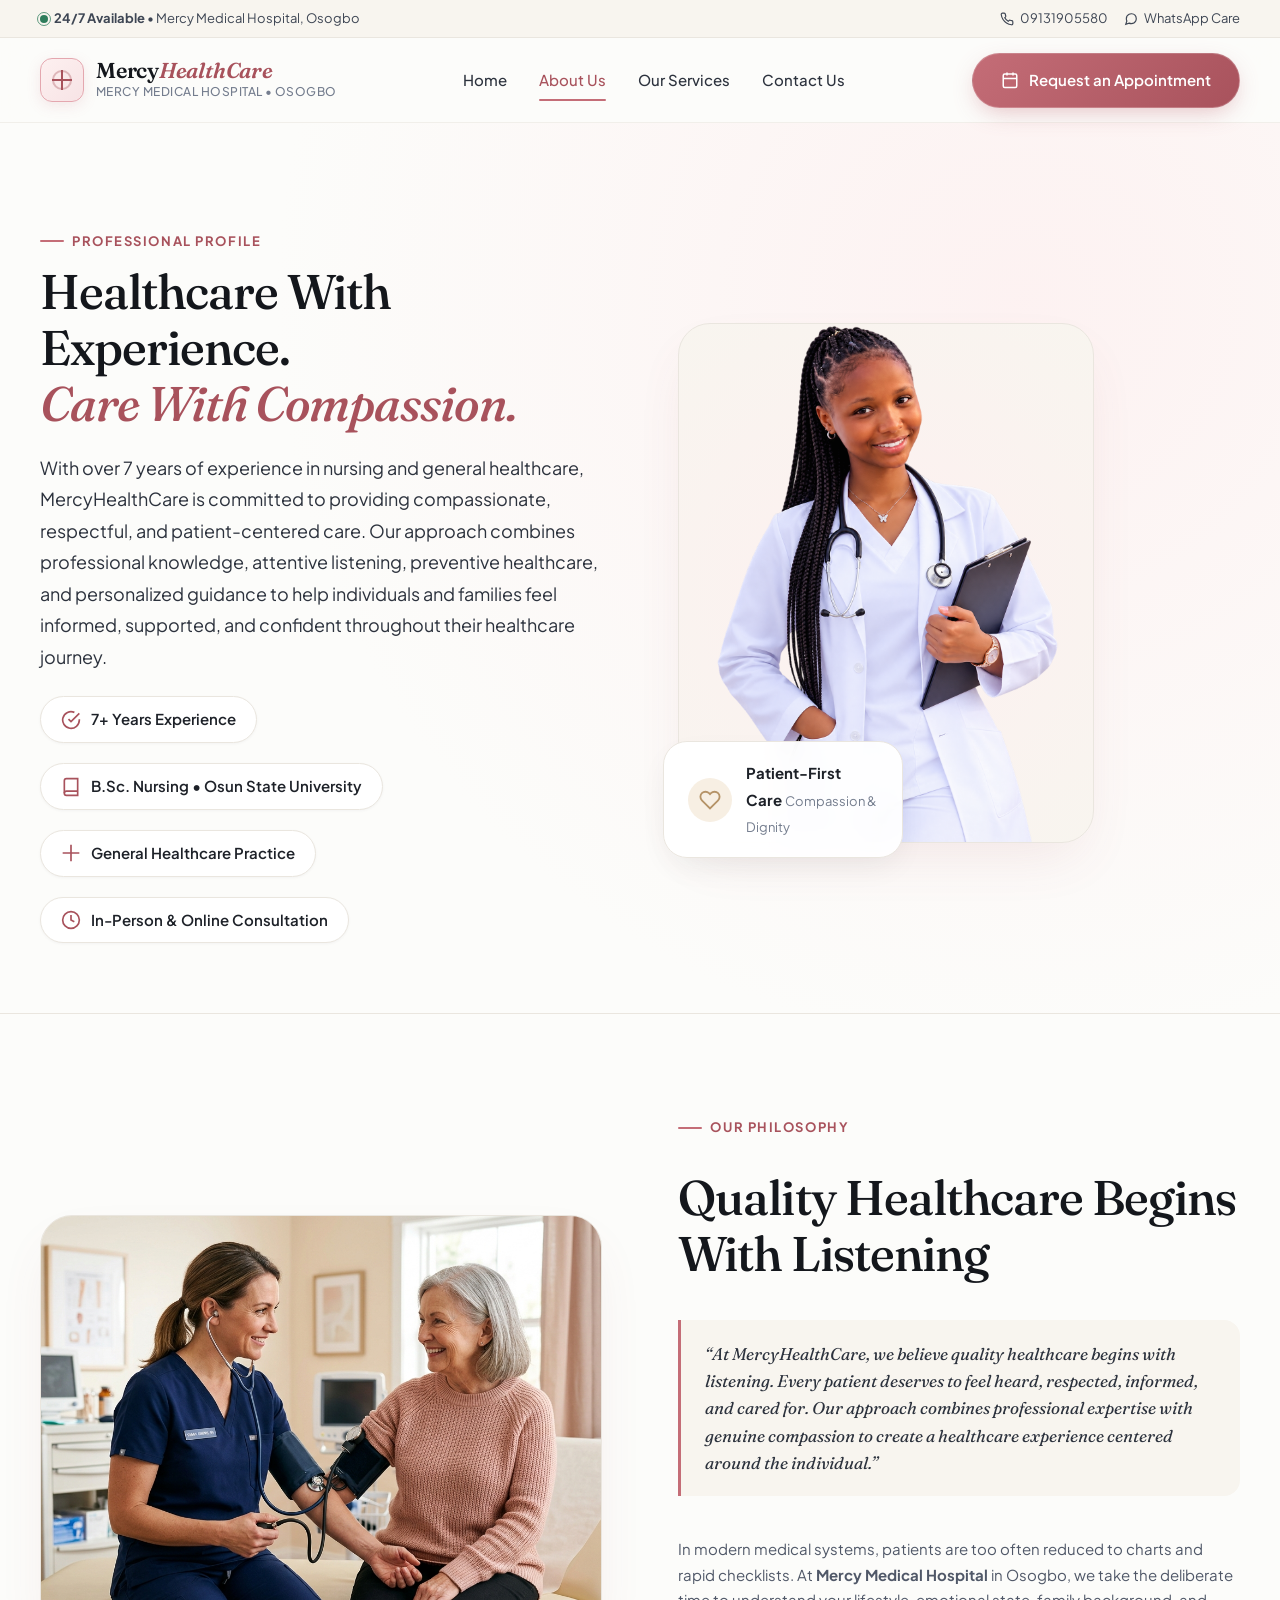
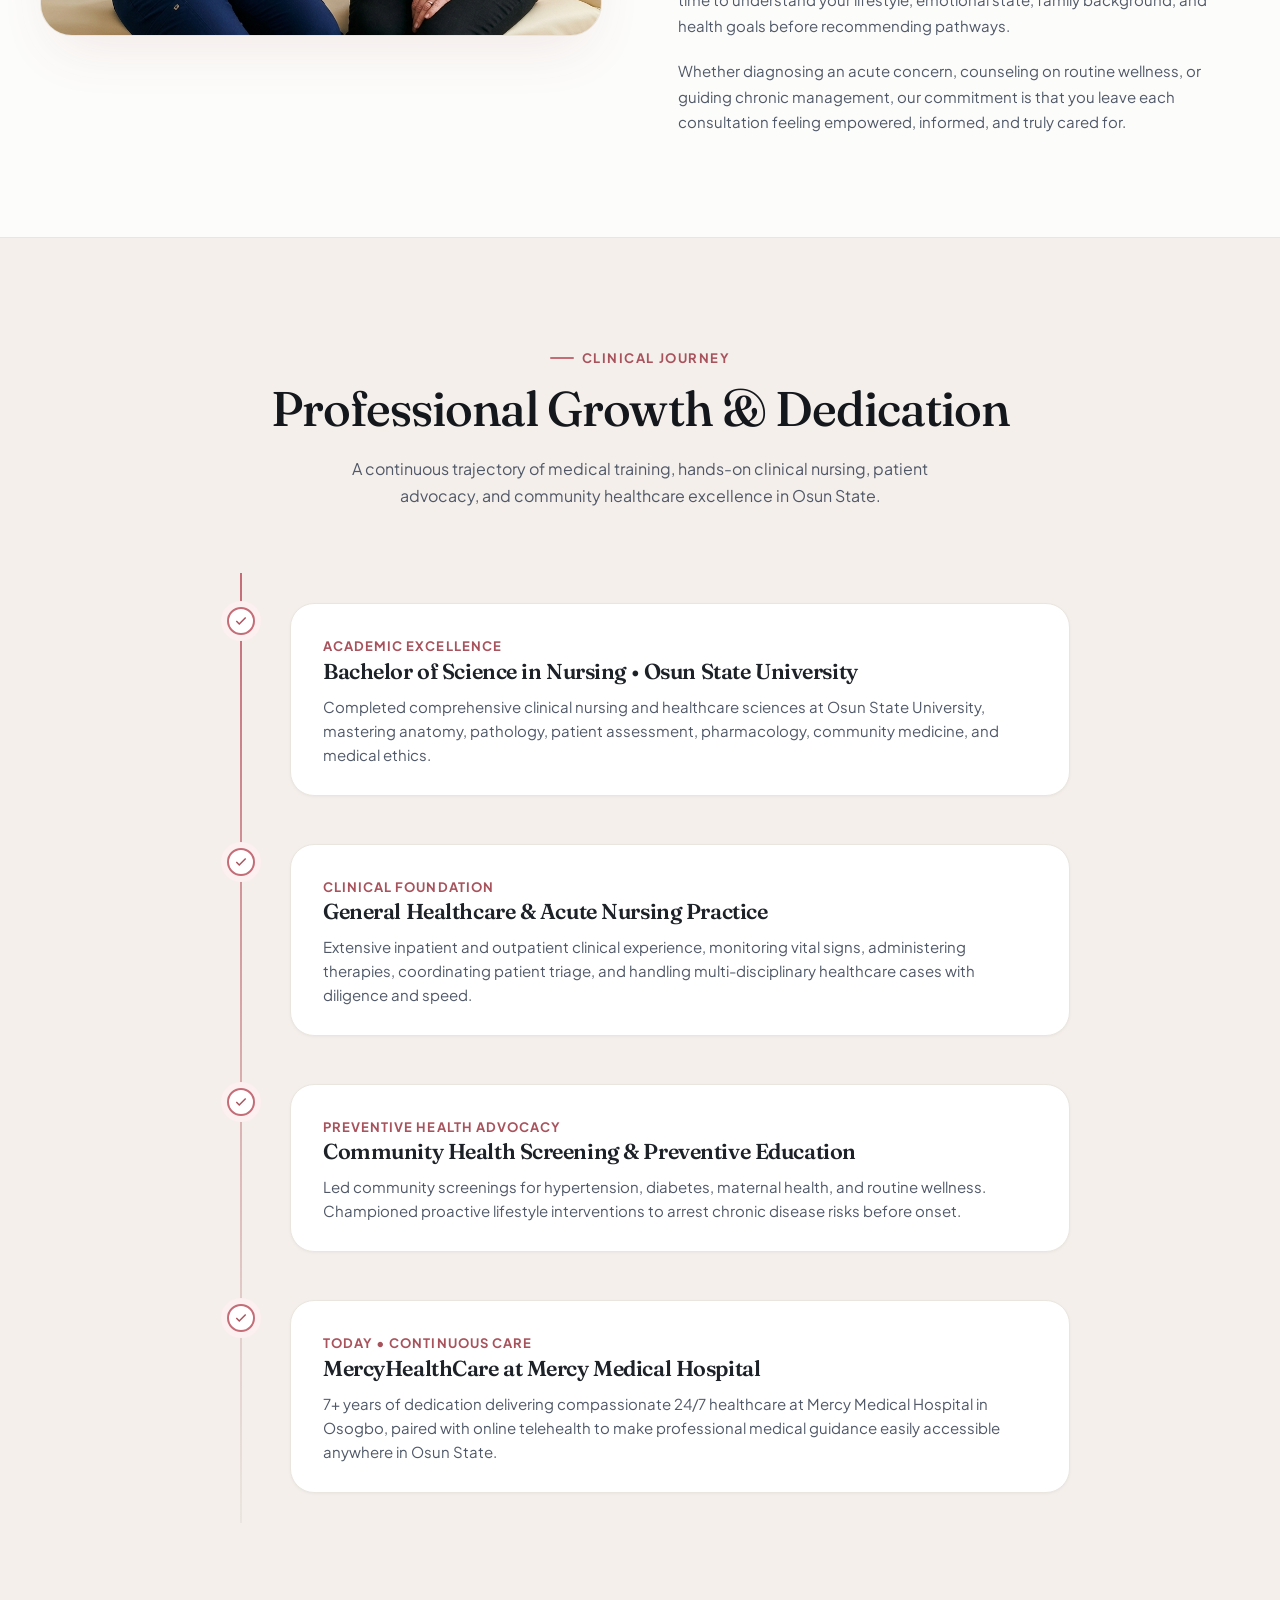
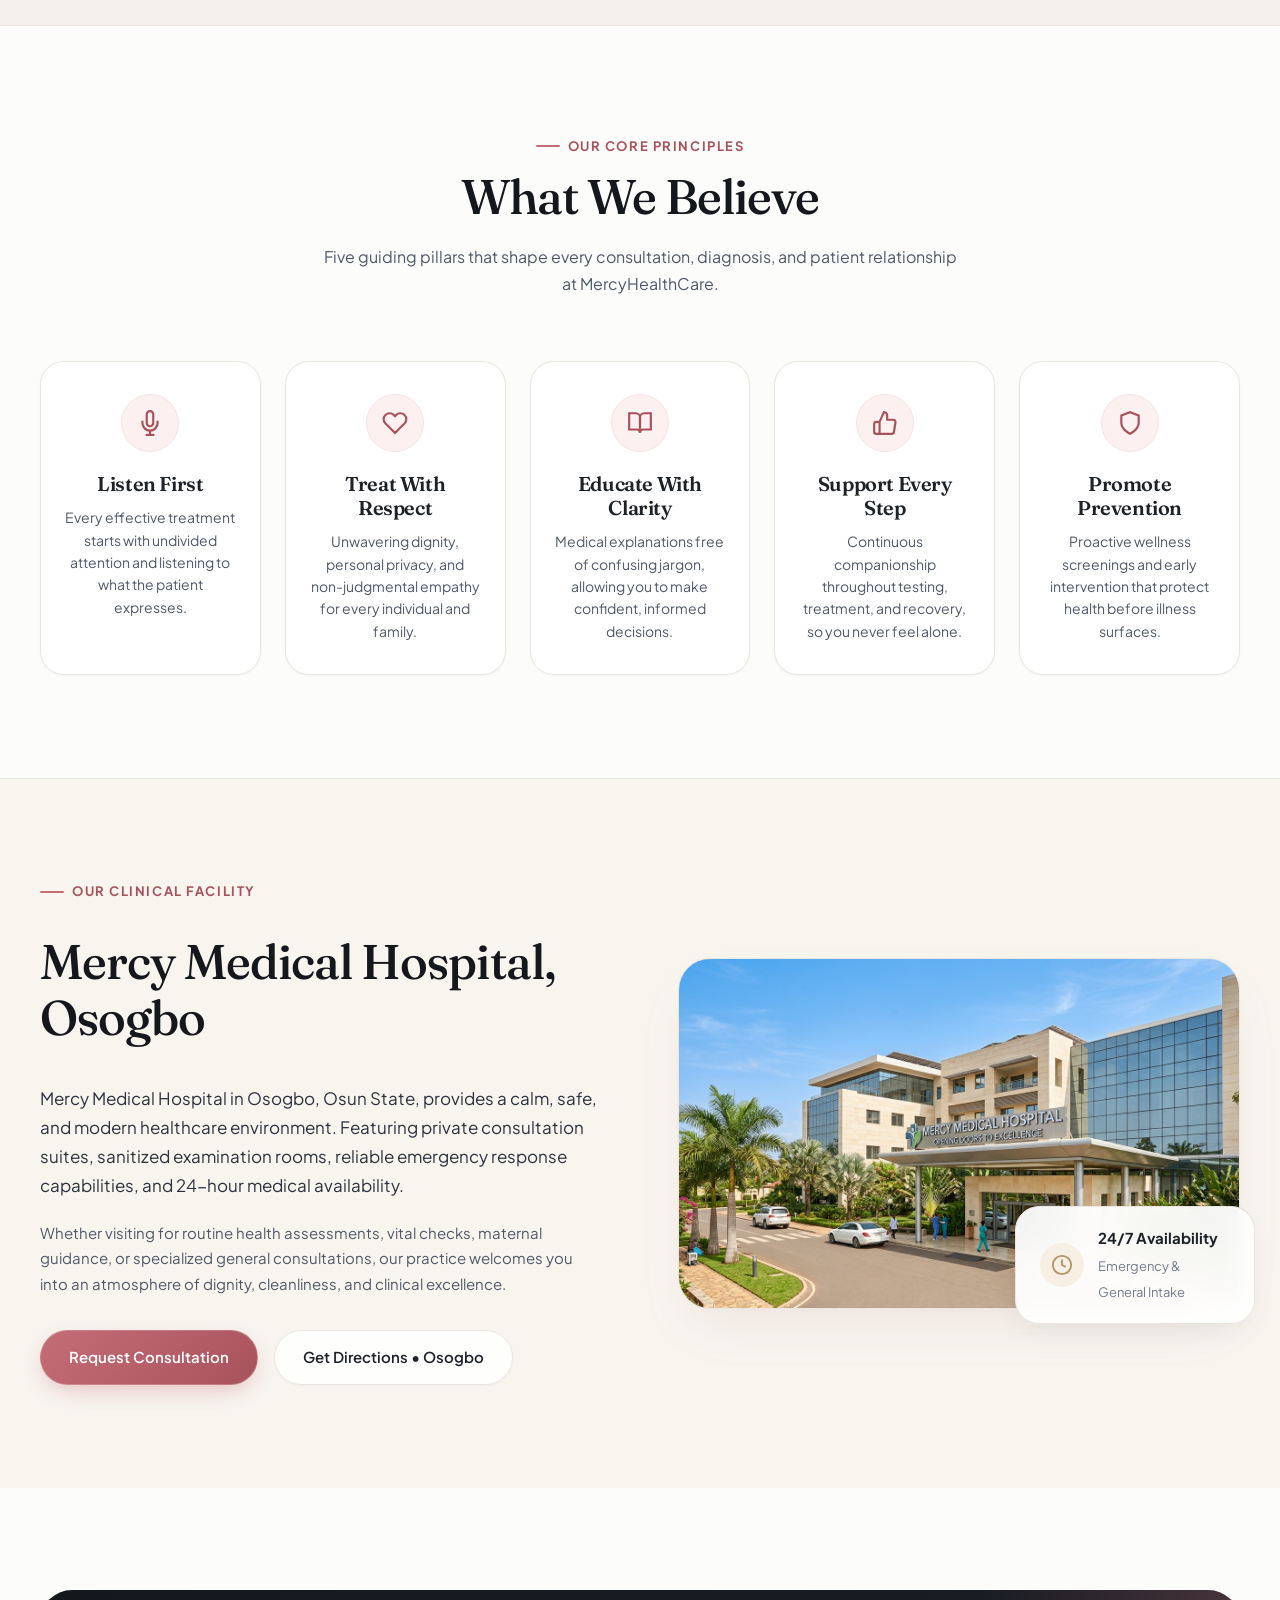
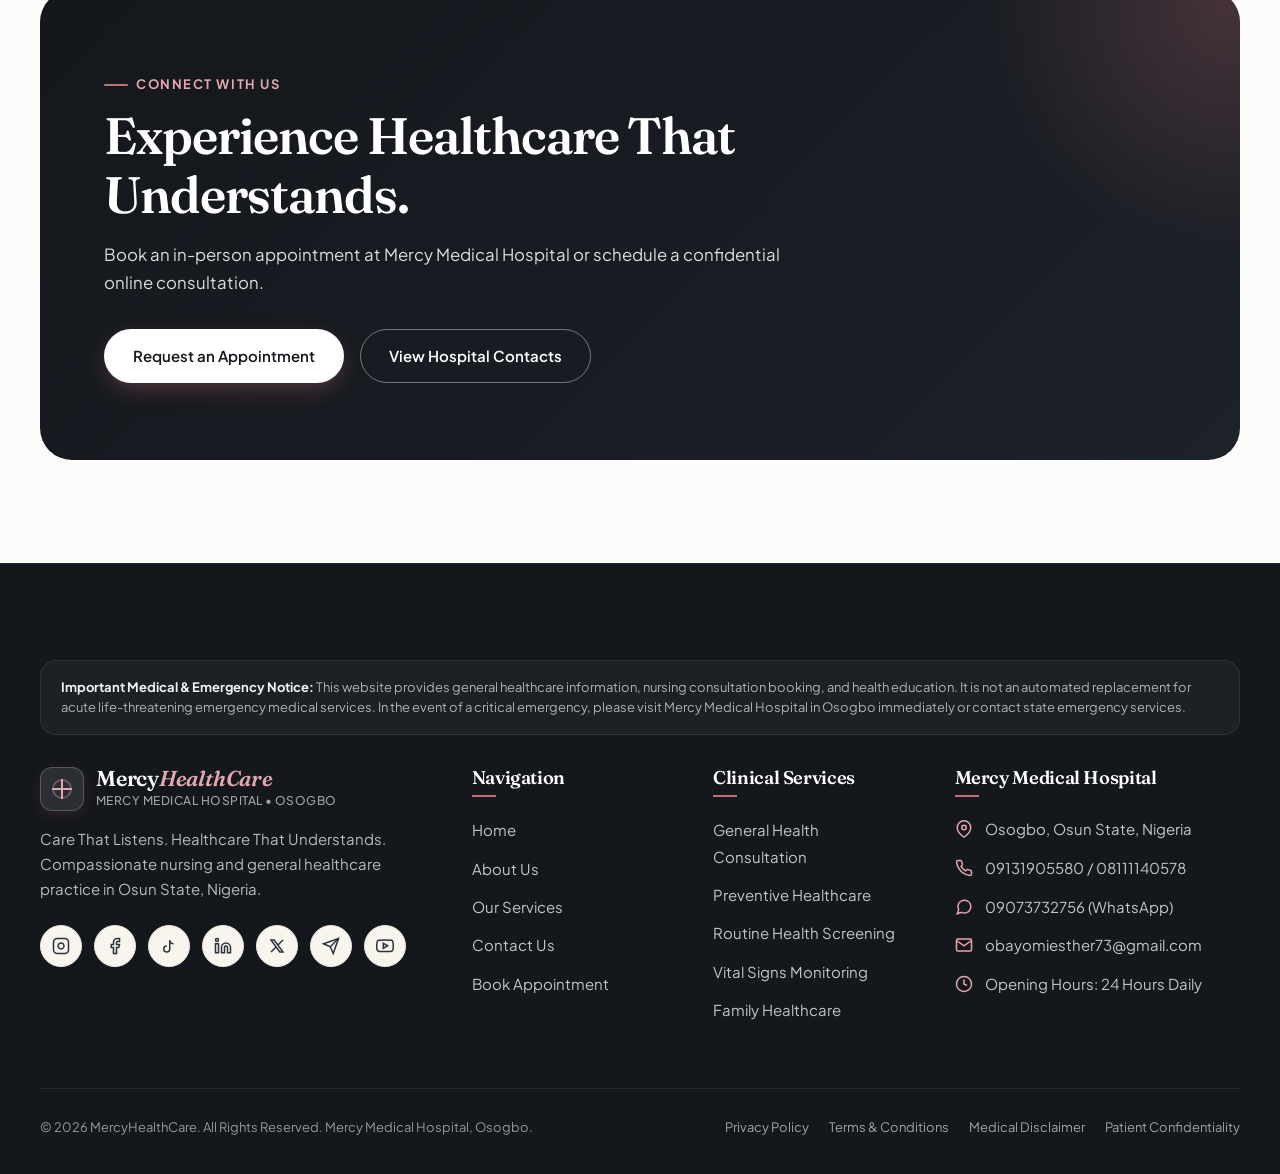
==== about.html @ 569e0919 "Initial commit: MercyHealthCare premium 4-page website for Mercy Medical Hospital" ====
<!DOCTYPE html>
<html lang="en">
<head>
  <meta charset="UTF-8">
  <meta name="viewport" content="width=device-width, initial-scale=1.0">
  <title>About Us | MercyHealthCare &bull; Mercy Medical Hospital, Osogbo</title>
  <meta name="description" content="Learn about MercyHealthCare, led by a dedicated professional nurse with 7+ years experience and B.Sc. in Nursing from Osun State University, providing compassionate general healthcare at Mercy Medical Hospital in Osogbo.">
  <meta name="keywords" content="About MercyHealthCare, Nurse Osun State University, Mercy Medical Hospital Osogbo, Nursing Practice Nigeria, Patient Centered Care">

  <!-- Stylesheets -->
  <link rel="stylesheet" href="assets/css/main.css">
  <style>
    /* Specific styles for About Us editorial layouts */
    .page-hero-banner {
      background: radial-gradient(circle at 80% 20%, rgba(253, 240, 240, 0.85) 0%, rgba(252, 252, 250, 0.95) 60%, var(--color-canvas) 100%);
      padding: clamp(60px, 8vw, 100px) 0 clamp(40px, 6vw, 70px);
      border-bottom: 1px solid var(--color-border);
      position: relative;
      overflow: hidden;
    }

    .credential-strip {
      display: flex;
      gap: 20px;
      flex-wrap: wrap;
      margin-top: 24px;
    }

    .credential-pill {
      display: inline-flex;
      align-items: center;
      gap: 10px;
      padding: 10px 20px;
      background: var(--color-surface);
      border: 1px solid var(--color-border);
      border-radius: var(--radius-full);
      box-shadow: var(--shadow-xs);
      font-size: 0.9375rem;
      font-weight: 600;
      color: var(--color-charcoal-900);
    }

    .credential-pill svg {
      color: var(--color-rose-600);
    }

    /* Professional Timeline */
    .exp-timeline {
      position: relative;
      padding: 30px 0;
      max-width: 860px;
      margin: 0 auto;
    }

    .exp-timeline::before {
      content: '';
      position: absolute;
      top: 0;
      bottom: 0;
      left: 30px;
      width: 2px;
      background: linear-gradient(180deg, var(--color-rose-500) 0%, var(--color-border) 100%);
    }

    .timeline-node {
      position: relative;
      padding-left: 80px;
      margin-bottom: 48px;
    }

    .timeline-node:last-child {
      margin-bottom: 0;
    }

    .timeline-marker {
      position: absolute;
      left: 17px;
      top: 4px;
      width: 28px;
      height: 28px;
      border-radius: 50%;
      background: var(--color-surface);
      border: 2px solid var(--color-rose-500);
      box-shadow: 0 0 0 6px var(--color-blush-100);
      display: flex;
      align-items: center;
      justify-content: center;
      color: var(--color-rose-600);
    }

    .timeline-card {
      background: var(--color-surface);
      border: 1px solid var(--color-border);
      border-radius: var(--radius-lg);
      padding: 28px 32px;
      box-shadow: var(--shadow-xs);
      transition: all var(--transition-smooth);
    }

    .timeline-card:hover {
      transform: translateX(6px);
      border-color: var(--color-rose-300);
      box-shadow: var(--shadow-md);
    }

    .timeline-period {
      font-size: 0.8125rem;
      font-weight: 700;
      letter-spacing: 0.08em;
      text-transform: uppercase;
      color: var(--color-rose-600);
      margin-bottom: 6px;
    }

    .timeline-card h3 {
      font-family: var(--font-serif);
      font-size: 1.35rem;
      margin-bottom: 10px;
      color: var(--color-charcoal-900);
    }

    /* What We Believe Grid */
    .beliefs-grid {
      display: grid;
      grid-template-columns: repeat(auto-fit, minmax(220px, 1fr));
      gap: 24px;
    }

    .belief-card {
      background: var(--color-surface);
      border: 1px solid var(--color-border);
      border-radius: var(--radius-lg);
      padding: 32px 24px;
      text-align: center;
      box-shadow: var(--shadow-xs);
      transition: all var(--transition-smooth);
      position: relative;
    }

    .belief-card:hover {
      transform: translateY(-5px);
      box-shadow: var(--shadow-md);
      border-color: var(--color-champagne);
    }

    .belief-icon-box {
      width: 58px;
      height: 58px;
      border-radius: 50%;
      background: var(--color-blush-100);
      border: 1px solid var(--color-blush-200);
      color: var(--color-rose-600);
      display: flex;
      align-items: center;
      justify-content: center;
      margin: 0 auto 20px;
      transition: all var(--transition-fast);
    }

    .belief-card:hover .belief-icon-box {
      background: var(--color-rose-500);
      color: #FFFFFF;
      transform: scale(1.08);
    }

    .belief-title {
      font-family: var(--font-serif);
      font-size: 1.25rem;
      color: var(--color-charcoal-900);
      margin-bottom: 10px;
    }

    .belief-desc {
      font-size: 0.875rem;
      color: var(--color-text-body);
      line-height: 1.6;
    }

    @media (max-width: 640px) {
      .exp-timeline::before {
        left: 15px;
      }
      .timeline-node {
        padding-left: 50px;
      }
      .timeline-marker {
        left: 2px;
      }
      .timeline-card {
        padding: 20px;
      }
    }
  </style>
</head>
<body>

  <!-- Top Announcement Bar -->
  <div class="top-bar">
    <div class="container top-bar-inner">
      <div class="top-bar-left">
        <div class="top-bar-item">
          <span class="status-dot-active"></span>
          <span><strong>24/7 Available</strong> &bull; Mercy Medical Hospital, Osogbo</span>
        </div>
      </div>
      <div class="top-bar-right">
        <a href="tel:09131905580" class="top-bar-item">
          <svg width="14" height="14" viewBox="0 0 24 24" fill="none" stroke="currentColor" stroke-width="2"><path d="M22 16.92v3a2 2 0 0 1-2.18 2 19.79 19.79 0 0 1-8.63-3.07 19.5 19.5 0 0 1-6-6 19.79 19.79 0 0 1-3.07-8.67A2 2 0 0 1 4.11 2h3a2 2 0 0 1 2 1.72 12.84 12.84 0 0 0 .7 2.81 2 2 0 0 1-.45 2.11L8.09 9.91a16 16 0 0 0 6 6l1.27-1.27a2 2 0 0 1 2.11-.45 12.84 12.84 0 0 0 2.81.7A2 2 0 0 1 22 16.92z"/></svg>
          <span>09131905580</span>
        </a>
        <a href="https://wa.me/2349073732756" target="_blank" rel="noopener" class="top-bar-item">
          <svg width="14" height="14" viewBox="0 0 24 24" fill="none" stroke="currentColor" stroke-width="2"><path d="M21 11.5a8.38 8.38 0 0 1-.9 3.8 8.5 8.5 0 0 1-7.6 4.7 8.38 8.38 0 0 1-3.8-.9L3 21l1.9-5.7a8.38 8.38 0 0 1-.9-3.8 8.5 8.5 0 0 1 4.7-7.6 8.38 8.38 0 0 1 3.8-.9h.5a8.48 8.48 0 0 1 8 8v.5z"/></svg>
          <span>WhatsApp Care</span>
        </a>
      </div>
    </div>
  </div>

  <!-- Sticky Modern Navigation Bar -->
  <header class="site-header">
    <div class="nav-container">
      <a href="index.html" class="brand-logo" aria-label="MercyHealthCare Home">
        <div class="brand-emblem">
          <svg viewBox="0 0 24 24" fill="none" stroke="currentColor" stroke-width="2">
            <path d="M12 2v20M2 12h20"/>
            <circle cx="12" cy="12" r="9" stroke-opacity="0.35"/>
          </svg>
        </div>
        <div class="brand-text">
          <span class="brand-name">Mercy<span>HealthCare</span></span>
          <span class="brand-subtitle">Mercy Medical Hospital &bull; Osogbo</span>
        </div>
      </a>

      <nav class="nav-links" aria-label="Primary Navigation">
        <a href="index.html" class="nav-link">Home</a>
        <a href="about.html" class="nav-link active">About Us</a>
        <a href="services.html" class="nav-link">Our Services</a>
        <a href="contact.html" class="nav-link">Contact Us</a>
      </nav>

      <div class="nav-cta">
        <button type="button" class="btn btn-primary open-appointment-modal">
          <svg width="18" height="18" viewBox="0 0 24 24" fill="none" stroke="currentColor" stroke-width="2"><rect x="3" y="4" width="18" height="18" rx="2" ry="2"/><line x1="16" y1="2" x2="16" y2="6"/><line x1="8" y1="2" x2="8" y2="6"/><line x1="3" y1="10" x2="21" y2="10"/></svg>
          <span>Request an Appointment</span>
        </button>
        <button class="mobile-nav-toggle" id="mobileNavToggle" aria-label="Toggle navigation menu">
          <span></span>
          <span></span>
          <span></span>
        </button>
      </div>
    </div>
  </header>

  <!-- Mobile Drawer -->
  <div class="mobile-drawer" id="mobileDrawer">
    <div class="mobile-drawer-content">
      <div class="mobile-drawer-links">
        <div style="margin-bottom: 24px;">
          <span class="text-eyebrow">MercyHealthCare</span>
          <p style="font-size: 0.875rem; color: var(--color-text-muted);">Mercy Medical Hospital, Osogbo, Osun State</p>
        </div>
        <a href="index.html" class="mobile-drawer-link">Home</a>
        <a href="about.html" class="mobile-drawer-link active">About Us</a>
        <a href="services.html" class="mobile-drawer-link">Our Services</a>
        <a href="contact.html" class="mobile-drawer-link">Contact Us</a>
      </div>
      <div class="mobile-drawer-footer">
        <button type="button" class="btn btn-primary open-appointment-modal" style="width: 100%;">
          Request an Appointment
        </button>
        <div style="font-size: 0.8125rem; color: var(--color-text-muted); text-align: center;">
          24/7 Phone: <a href="tel:09131905580" style="color: var(--color-rose-600); font-weight: 600;">09131905580</a>
        </div>
      </div>
    </div>
  </div>

  <main>
    <!-- ==========================================================================
         ABOUT HERO SECTION
         ========================================================================== -->
    <section class="page-hero-banner" aria-label="About Us Introduction">
      <div class="container">
        <div class="split-editorial" style="align-items: center;">
          
          <div class="reveal-on-scroll">
            <span class="text-eyebrow">PROFESSIONAL PROFILE</span>
            <h1 class="section-title" style="margin-bottom: 20px;">
              Healthcare With Experience.<br>
              <em style="color: var(--color-rose-600); font-style: italic;">Care With Compassion.</em>
            </h1>
            <p style="font-size: 1.125rem; line-height: 1.75; color: var(--color-charcoal-800); margin-bottom: 24px;">
              With over 7 years of experience in nursing and general healthcare, MercyHealthCare is committed to providing compassionate, respectful, and patient-centered care. Our approach combines professional knowledge, attentive listening, preventive healthcare, and personalized guidance to help individuals and families feel informed, supported, and confident throughout their healthcare journey.
            </p>

            <div class="credential-strip">
              <div class="credential-pill">
                <svg width="20" height="20" viewBox="0 0 24 24" fill="none" stroke="currentColor" stroke-width="2"><path d="M22 11.08V12a10 10 0 1 1-5.93-9.14"/><polyline points="22 4 12 14.01 9 11.01"/></svg>
                <span>7+ Years Experience</span>
              </div>
              <div class="credential-pill">
                <svg width="20" height="20" viewBox="0 0 24 24" fill="none" stroke="currentColor" stroke-width="2"><path d="M4 19.5A2.5 2.5 0 0 1 6.5 17H20"/><path d="M6.5 2H20v20H6.5A2.5 2.5 0 0 1 4 19.5v-15A2.5 2.5 0 0 1 6.5 2z"/></svg>
                <span>B.Sc. Nursing &bull; Osun State University</span>
              </div>
              <div class="credential-pill">
                <svg width="20" height="20" viewBox="0 0 24 24" fill="none" stroke="currentColor" stroke-width="2"><path d="M12 2v20M2 12h20"/></svg>
                <span>General Healthcare Practice</span>
              </div>
              <div class="credential-pill">
                <svg width="20" height="20" viewBox="0 0 24 24" fill="none" stroke="currentColor" stroke-width="2"><circle cx="12" cy="12" r="10"/><polyline points="12 6 12 12 16 14"/></svg>
                <span>In-Person &amp; Online Consultation</span>
              </div>
            </div>
          </div>

          <!-- Nurse Portrait Frame -->
          <div class="editorial-visual-frame reveal-on-scroll">
            <div class="editorial-image-wrap" style="aspect-ratio: 4/5; max-height: 520px; display: flex; align-items: flex-end; justify-content: center; background: radial-gradient(circle, var(--color-blush-100) 0%, var(--color-surface-ivory) 100%);">
              <img src="assets/images/nurse-hero.png" alt="MercyHealthCare Professional Nurse Practitioner" style="height: 100%; width: auto; object-fit: contain;">
            </div>
            <div class="editorial-float-badge" style="bottom: -15px; left: -15px; right: auto;">
              <div class="badge-icon">
                <svg width="22" height="22" viewBox="0 0 24 24" fill="none" stroke="currentColor" stroke-width="2"><path d="M20.84 4.61a5.5 5.5 0 0 0-7.78 0L12 5.67l-1.06-1.06a5.5 5.5 0 0 0-7.78 7.78l1.06 1.06L12 21.23l7.78-7.78 1.06-1.06a5.5 5.5 0 0 0 0-7.78z"/></svg>
              </div>
              <div>
                <strong style="font-size: 0.9375rem; color: var(--color-charcoal-900);">Patient-First Care</strong>
                <span style="font-size: 0.8125rem; color: var(--color-text-muted);">Compassion &amp; Dignity</span>
              </div>
            </div>
          </div>

        </div>
      </div>
    </section>

    <!-- ==========================================================================
         OUR PHILOSOPHY & STORY
         ========================================================================== -->
    <section class="section-padding">
      <div class="container">
        <div class="split-editorial" style="align-items: center;">
          
          <div class="editorial-visual-frame reveal-on-scroll">
            <div class="editorial-image-wrap" style="aspect-ratio: 4/3;">
              <img src="assets/images/vital-screening.jpg" alt="Patient Vital Examination at Mercy Medical Hospital" loading="lazy">
            </div>
          </div>

          <div class="editorial-content reveal-on-scroll">
            <span class="text-eyebrow">OUR PHILOSOPHY</span>
            <h2 class="section-title">Quality Healthcare Begins With Listening</h2>
            
            <div class="editorial-quote-box" style="margin-bottom: 20px;">
              “At MercyHealthCare, we believe quality healthcare begins with listening. Every patient deserves to feel heard, respected, informed, and cared for. Our approach combines professional expertise with genuine compassion to create a healthcare experience centered around the individual.”
            </div>

            <p style="font-size: 0.9375rem; line-height: 1.7; color: var(--color-text-body);">
              In modern medical systems, patients are too often reduced to charts and rapid checklists. At <strong>Mercy Medical Hospital</strong> in Osogbo, we take the deliberate time to understand your lifestyle, emotional state, family background, and health goals before recommending pathways.
            </p>

            <p style="font-size: 0.9375rem; line-height: 1.7; color: var(--color-text-body);">
              Whether diagnosing an acute concern, counseling on routine wellness, or guiding chronic management, our commitment is that you leave each consultation feeling empowered, informed, and truly cared for.
            </p>
          </div>

        </div>
      </div>
    </section>

    <!-- ==========================================================================
         PROFESSIONAL EXPERIENCE TIMELINE
         ========================================================================== -->
    <section class="section-padding" style="background: var(--color-surface-soft); border-top: 1px solid var(--color-border); border-bottom: 1px solid var(--color-border);">
      <div class="container">
        <div class="section-header text-center reveal-on-scroll">
          <span class="text-eyebrow">CLINICAL JOURNEY</span>
          <h2 class="section-title">Professional Growth &amp; Dedication</h2>
          <p class="section-subtitle">
            A continuous trajectory of medical training, hands-on clinical nursing, patient advocacy, and community healthcare excellence in Osun State.
          </p>
        </div>

        <div class="exp-timeline">
          
          <div class="timeline-node reveal-on-scroll">
            <div class="timeline-marker">
              <svg width="14" height="14" viewBox="0 0 24 24" fill="none" stroke="currentColor" stroke-width="2.5"><polyline points="20 6 9 17 4 12"/></svg>
            </div>
            <div class="timeline-card">
              <span class="timeline-period">Academic Excellence</span>
              <h3>Bachelor of Science in Nursing &bull; Osun State University</h3>
              <p style="font-size: 0.9375rem; color: var(--color-text-body); line-height: 1.6;">
                Completed comprehensive clinical nursing and healthcare sciences at Osun State University, mastering anatomy, pathology, patient assessment, pharmacology, community medicine, and medical ethics.
              </p>
            </div>
          </div>

          <div class="timeline-node reveal-on-scroll">
            <div class="timeline-marker">
              <svg width="14" height="14" viewBox="0 0 24 24" fill="none" stroke="currentColor" stroke-width="2.5"><polyline points="20 6 9 17 4 12"/></svg>
            </div>
            <div class="timeline-card">
              <span class="timeline-period">Clinical Foundation</span>
              <h3>General Healthcare &amp; Acute Nursing Practice</h3>
              <p style="font-size: 0.9375rem; color: var(--color-text-body); line-height: 1.6;">
                Extensive inpatient and outpatient clinical experience, monitoring vital signs, administering therapies, coordinating patient triage, and handling multi-disciplinary healthcare cases with diligence and speed.
              </p>
            </div>
          </div>

          <div class="timeline-node reveal-on-scroll">
            <div class="timeline-marker">
              <svg width="14" height="14" viewBox="0 0 24 24" fill="none" stroke="currentColor" stroke-width="2.5"><polyline points="20 6 9 17 4 12"/></svg>
            </div>
            <div class="timeline-card">
              <span class="timeline-period">Preventive Health Advocacy</span>
              <h3>Community Health Screening &amp; Preventive Education</h3>
              <p style="font-size: 0.9375rem; color: var(--color-text-body); line-height: 1.6;">
                Led community screenings for hypertension, diabetes, maternal health, and routine wellness. Championed proactive lifestyle interventions to arrest chronic disease risks before onset.
              </p>
            </div>
          </div>

          <div class="timeline-node reveal-on-scroll">
            <div class="timeline-marker">
              <svg width="14" height="14" viewBox="0 0 24 24" fill="none" stroke="currentColor" stroke-width="2.5"><polyline points="20 6 9 17 4 12"/></svg>
            </div>
            <div class="timeline-card">
              <span class="timeline-period">Today &bull; Continuous Care</span>
              <h3>MercyHealthCare at Mercy Medical Hospital</h3>
              <p style="font-size: 0.9375rem; color: var(--color-text-body); line-height: 1.6;">
                7+ years of dedication delivering compassionate 24/7 healthcare at Mercy Medical Hospital in Osogbo, paired with online telehealth to make professional medical guidance easily accessible anywhere in Osun State.
              </p>
            </div>
          </div>

        </div>
      </div>
    </section>

    <!-- ==========================================================================
         WHAT WE BELIEVE (5 Core Tenets)
         ========================================================================== -->
    <section class="section-padding">
      <div class="container">
        <div class="section-header text-center reveal-on-scroll">
          <span class="text-eyebrow">OUR CORE PRINCIPLES</span>
          <h2 class="section-title">What We Believe</h2>
          <p class="section-subtitle">
            Five guiding pillars that shape every consultation, diagnosis, and patient relationship at MercyHealthCare.
          </p>
        </div>

        <div class="beliefs-grid">
          
          <div class="belief-card reveal-on-scroll">
            <div class="belief-icon-box">
              <svg width="26" height="26" viewBox="0 0 24 24" fill="none" stroke="currentColor" stroke-width="2"><path d="M12 1a3 3 0 0 0-3 3v8a3 3 0 0 0 6 0V4a3 3 0 0 0-3-3z"/><path d="M19 10v2a7 7 0 0 1-14 0v-2"/><line x1="12" y1="19" x2="12" y2="23"/><line x1="8" y1="23" x2="16" y2="23"/></svg>
            </div>
            <h3 class="belief-title">Listen First</h3>
            <p class="belief-desc">Every effective treatment starts with undivided attention and listening to what the patient expresses.</p>
          </div>

          <div class="belief-card reveal-on-scroll">
            <div class="belief-icon-box">
              <svg width="26" height="26" viewBox="0 0 24 24" fill="none" stroke="currentColor" stroke-width="2"><path d="M20.84 4.61a5.5 5.5 0 0 0-7.78 0L12 5.67l-1.06-1.06a5.5 5.5 0 0 0-7.78 7.78l1.06 1.06L12 21.23l7.78-7.78 1.06-1.06a5.5 5.5 0 0 0 0-7.78z"/></svg>
            </div>
            <h3 class="belief-title">Treat With Respect</h3>
            <p class="belief-desc">Unwavering dignity, personal privacy, and non-judgmental empathy for every individual and family.</p>
          </div>

          <div class="belief-card reveal-on-scroll">
            <div class="belief-icon-box">
              <svg width="26" height="26" viewBox="0 0 24 24" fill="none" stroke="currentColor" stroke-width="2"><path d="M2 3h6a4 4 0 0 1 4 4v14a3 3 0 0 0-3-3H2z"/><path d="M22 3h-6a4 4 0 0 0-4 4v14a3 3 0 0 1 3-3h7z"/></svg>
            </div>
            <h3 class="belief-title">Educate With Clarity</h3>
            <p class="belief-desc">Medical explanations free of confusing jargon, allowing you to make confident, informed decisions.</p>
          </div>

          <div class="belief-card reveal-on-scroll">
            <div class="belief-icon-box">
              <svg width="26" height="26" viewBox="0 0 24 24" fill="none" stroke="currentColor" stroke-width="2"><path d="M14 9V5a3 3 0 0 0-3-3l-4 9v11h11.28a2 2 0 0 0 2-1.7l1.38-9a2 2 0 0 0-2-2.3zM7 22H4a2 2 0 0 1-2-2v-7a2 2 0 0 1 2-2h3"/></svg>
            </div>
            <h3 class="belief-title">Support Every Step</h3>
            <p class="belief-desc">Continuous companionship throughout testing, treatment, and recovery, so you never feel alone.</p>
          </div>

          <div class="belief-card reveal-on-scroll">
            <div class="belief-icon-box">
              <svg width="26" height="26" viewBox="0 0 24 24" fill="none" stroke="currentColor" stroke-width="2"><path d="M12 22s8-4 8-10V5l-8-3-8 3v7c0 6 8 10 8 10z"/></svg>
            </div>
            <h3 class="belief-title">Promote Prevention</h3>
            <p class="belief-desc">Proactive wellness screenings and early intervention that protect health before illness surfaces.</p>
          </div>

        </div>
      </div>
    </section>

    <!-- ==========================================================================
         HOSPITAL FACILITY SPOTLIGHT (Mercy Medical Hospital in Osogbo)
         ========================================================================== -->
    <section class="section-padding" style="background: var(--color-surface-ivory); border-top: 1px solid var(--color-border);">
      <div class="container">
        <div class="split-editorial" style="align-items: center;">
          
          <div class="editorial-content reveal-on-scroll">
            <span class="text-eyebrow">OUR CLINICAL FACILITY</span>
            <h2 class="section-title">Mercy Medical Hospital, Osogbo</h2>
            <p style="font-size: 1.0625rem; line-height: 1.7; color: var(--color-charcoal-800);">
              Mercy Medical Hospital in Osogbo, Osun State, provides a calm, safe, and modern healthcare environment. Featuring private consultation suites, sanitized examination rooms, reliable emergency response capabilities, and 24-hour medical availability.
            </p>
            <p style="font-size: 0.9375rem; line-height: 1.7; color: var(--color-text-body);">
              Whether visiting for routine health assessments, vital checks, maternal guidance, or specialized general consultations, our practice welcomes you into an atmosphere of dignity, cleanliness, and clinical excellence.
            </p>
            <div style="margin-top: 14px; display: flex; gap: 16px; flex-wrap: wrap;">
              <button type="button" class="btn btn-primary open-appointment-modal">Request Consultation</button>
              <a href="contact.html" class="btn btn-secondary">Get Directions &bull; Osogbo</a>
            </div>
          </div>

          <div class="editorial-visual-frame reveal-on-scroll">
            <div class="editorial-image-wrap" style="aspect-ratio: 16/10;">
              <img src="assets/images/hospital-exterior.jpg" alt="Mercy Medical Hospital Exterior in Osogbo, Osun State" loading="lazy">
            </div>
            <div class="editorial-float-badge" style="bottom: -15px; right: -15px;">
              <div class="badge-icon">
                <svg width="22" height="22" viewBox="0 0 24 24" fill="none" stroke="currentColor" stroke-width="2"><circle cx="12" cy="12" r="10"/><polyline points="12 6 12 12 16 14"/></svg>
              </div>
              <div>
                <strong style="font-size: 0.9375rem; color: var(--color-charcoal-900);">24/7 Availability</strong>
                <span style="font-size: 0.8125rem; color: var(--color-text-muted);">Emergency &amp; General Intake</span>
              </div>
            </div>
          </div>

        </div>
      </div>
    </section>

    <!-- Global CTA Banner -->
    <section class="container section-padding">
      <div class="appointment-banner reveal-on-scroll">
        <div class="appointment-banner-content">
          <span class="text-eyebrow" style="color: var(--color-rose-300);">CONNECT WITH US</span>
          <h2>Experience Healthcare That Understands.</h2>
          <p>Book an in-person appointment at Mercy Medical Hospital or schedule a confidential online consultation.</p>
          <div class="appointment-banner-actions">
            <button type="button" class="btn btn-primary open-appointment-modal" style="background: #FFFFFF; color: var(--color-charcoal-950);">
              Request an Appointment
            </button>
            <a href="contact.html" class="btn btn-outline-gold" style="color: #FFFFFF; border-color: rgba(255,255,255,0.4);">
              View Hospital Contacts
            </a>
          </div>
        </div>
      </div>
    </section>
  </main>

  <!-- Global Modal -->
  <div class="appointment-modal-backdrop" id="appointmentModal" role="dialog" aria-modal="true">
    <div class="appointment-modal-window">
      <button class="modal-close-btn" id="closeModalBtn" aria-label="Close modal">
        <svg width="18" height="18" viewBox="0 0 24 24" fill="none" stroke="currentColor" stroke-width="2"><line x1="18" y1="6" x2="6" y2="18"/><line x1="6" y1="6" x2="18" y2="18"/></svg>
      </button>

      <div style="margin-bottom: 24px;">
        <span class="text-eyebrow">MERCY MEDICAL HOSPITAL &bull; OSOGBO</span>
        <h3 class="form-title">Request an Appointment</h3>
        <p class="form-subtitle">Fill out the form below to schedule your consultation.</p>
      </div>

      <form id="appointmentModalForm">
        <div class="form-grid">
          <div class="form-floating-group">
            <label class="form-label" for="mFullName">Full Name *</label>
            <input type="text" id="mFullName" name="fullName" class="form-control" required placeholder="Your full name">
          </div>
          <div class="form-floating-group">
            <label class="form-label" for="mPhone">Phone Number *</label>
            <input type="tel" id="mPhone" name="phone" class="form-control" required placeholder="e.g. 09131905580">
          </div>
          <div class="form-floating-group">
            <label class="form-label" for="mEmail">Email Address</label>
            <input type="email" id="mEmail" name="email" class="form-control" placeholder="name@example.com">
          </div>
          <div class="form-floating-group">
            <label class="form-label" for="modalServiceSelect">Service</label>
            <select id="modalServiceSelect" name="reason" class="form-control">
              <option value="General Health Consultation">General Health Consultation</option>
              <option value="Preventive Healthcare">Preventive Healthcare</option>
              <option value="Routine Health Screening">Routine Health Screening</option>
              <option value="Vital Signs &amp; Health Monitoring">Vital Signs &amp; Health Monitoring</option>
              <option value="Family Healthcare">Family Healthcare</option>
              <option value="Telehealth Consultation">Telehealth Consultation</option>
            </select>
          </div>
          <div class="form-group-full">
            <label class="form-label">Consultation Format *</label>
            <div class="radio-pill-group">
              <label class="radio-pill-label">
                <input type="radio" name="consultationType" value="In-Person (Mercy Medical Hospital, Osogbo)" checked>
                <span>In-Person at Hospital</span>
              </label>
              <label class="radio-pill-label">
                <input type="radio" name="consultationType" value="Online Telehealth Consultation">
                <span>Online / Telehealth</span>
              </label>
            </div>
          </div>
          <div class="form-floating-group">
            <label class="form-label" for="mDate">Preferred Date</label>
            <input type="date" id="mDate" name="date" class="form-control">
          </div>
          <div class="form-floating-group">
            <label class="form-label" for="mTime">Preferred Time</label>
            <select id="mTime" name="time" class="form-control">
              <option value="Morning (8:00 AM - 12:00 PM)">Morning</option>
              <option value="Afternoon (12:00 PM - 4:00 PM)">Afternoon</option>
              <option value="Evening (4:00 PM - 8:00 PM)">Evening</option>
            </select>
          </div>
          <div class="form-group-full">
            <label class="form-label" for="mMessage">Notes or Symptoms</label>
            <textarea id="mMessage" name="message" class="form-control" rows="3" placeholder="Brief description of your health inquiry..."></textarea>
          </div>
          <div class="form-group-full" style="margin-top: 10px;">
            <button type="submit" class="btn btn-primary" style="width: 100%; padding: 16px;">
              <span>Submit Appointment Request</span>
            </button>
          </div>
        </div>
      </form>

      <div class="form-success-box" id="modalSuccessBox"></div>
    </div>
  </div>

  <!-- Global Footer -->
  <footer class="site-footer">
    <div class="container">
      <div class="footer-legal-notice">
        <strong>Important Medical &amp; Emergency Notice:</strong> This website provides general healthcare information, nursing consultation booking, and health education. It is not an automated replacement for acute life-threatening emergency medical services. In the event of a critical emergency, please visit Mercy Medical Hospital in Osogbo immediately or contact state emergency services.
      </div>
      <div class="footer-grid">
        <div class="footer-brand">
          <div class="brand-logo" style="color: #FFFFFF;">
            <div class="brand-emblem" style="background: rgba(255,255,255,0.1); border-color: rgba(255,255,255,0.2); color: var(--color-rose-300);">
              <svg viewBox="0 0 24 24" fill="none" stroke="currentColor" stroke-width="2"><path d="M12 2v20M2 12h20"/><circle cx="12" cy="12" r="9" stroke-opacity="0.35"/></svg>
            </div>
            <div class="brand-text">
              <span class="brand-name" style="color: #FFFFFF;">Mercy<span style="color: var(--color-rose-300);">HealthCare</span></span>
              <span class="brand-subtitle" style="color: rgba(255,255,255,0.6);">Mercy Medical Hospital &bull; Osogbo</span>
            </div>
          </div>
          <p>Care That Listens. Healthcare That Understands. Compassionate nursing and general healthcare practice in Osun State, Nigeria.</p>
          <div class="social-links-bar">
            <a href="https://instagram.com" target="_blank" rel="noopener" class="social-link-btn" aria-label="Instagram"><svg viewBox="0 0 24 24" fill="none" stroke="currentColor" stroke-width="2"><rect x="2" y="2" width="20" height="20" rx="5" ry="5"/><path d="M16 11.37A4 4 0 1 1 12.63 8 4 4 0 0 1 16 11.37z"/><line x1="17.5" y1="6.5" x2="17.51" y2="6.5"/></svg></a>
            <a href="https://facebook.com" target="_blank" rel="noopener" class="social-link-btn" aria-label="Facebook"><svg viewBox="0 0 24 24" fill="none" stroke="currentColor" stroke-width="2"><path d="M18 2h-3a5 5 0 0 0-5 5v3H7v4h3v8h4v-8h3l1-4h-4V7a1 1 0 0 1 1-1h3z"/></svg></a>
            <a href="https://tiktok.com" target="_blank" rel="noopener" class="social-link-btn" aria-label="TikTok"><svg viewBox="0 0 24 24" fill="none" stroke="currentColor" stroke-width="2"><path d="M9 12a4 4 0 1 0 4 4V4a5 5 0 0 0 5 5"/></svg></a>
            <a href="https://linkedin.com" target="_blank" rel="noopener" class="social-link-btn" aria-label="LinkedIn"><svg viewBox="0 0 24 24" fill="none" stroke="currentColor" stroke-width="2"><path d="M16 8a6 6 0 0 1 6 6v7h-4v-7a2 2 0 0 0-2-2 2 2 0 0 0-2 2v7h-4v-7a6 6 0 0 1 6-6z"/><rect x="2" y="9" width="4" height="12"/><circle cx="4" cy="4" r="2"/></svg></a>
            <a href="https://x.com" target="_blank" rel="noopener" class="social-link-btn" aria-label="X Twitter"><svg viewBox="0 0 24 24" fill="none" stroke="currentColor" stroke-width="2"><path d="M4 4l11.733 16h4.267l-11.733-16zM4 20l6.768-6.768M20 4l-6.768 6.768"/></svg></a>
            <a href="https://t.me" target="_blank" rel="noopener" class="social-link-btn" aria-label="Telegram"><svg viewBox="0 0 24 24" fill="none" stroke="currentColor" stroke-width="2"><line x1="22" y1="2" x2="11" y2="13"/><polygon points="22 2 15 22 11 13 2 9 22 2"/></svg></a>
            <a href="https://youtube.com" target="_blank" rel="noopener" class="social-link-btn" aria-label="YouTube"><svg viewBox="0 0 24 24" fill="none" stroke="currentColor" stroke-width="2"><path d="M22.54 6.42a2.78 2.78 0 0 0-1.94-2C18.88 4 12 4 12 4s-6.88 0-8.6.46a2.78 2.78 0 0 0-1.94 2A29 29 0 0 0 1 11.75a29 29 0 0 0 .46 5.33A2.78 2.78 0 0 0 3.4 19c1.72.46 8.6.46 8.6.46s6.88 0 8.6-.46a2.78 2.78 0 0 0 1.94-2 29 29 0 0 0 .46-5.25 29 29 0 0 0-.46-5.33z"/><polygon points="9.75 15.02 15.5 11.75 9.75 8.48 9.75 15.02"/></svg></a>
          </div>
        </div>

        <div class="footer-col">
          <h4>Navigation</h4>
          <ul class="footer-links">
            <li><a href="index.html">Home</a></li>
            <li><a href="about.html">About Us</a></li>
            <li><a href="services.html">Our Services</a></li>
            <li><a href="contact.html">Contact Us</a></li>
            <li><a href="#" class="open-appointment-modal">Book Appointment</a></li>
          </ul>
        </div>

        <div class="footer-col">
          <h4>Clinical Services</h4>
          <ul class="footer-links">
            <li><a href="services.html">General Health Consultation</a></li>
            <li><a href="services.html">Preventive Healthcare</a></li>
            <li><a href="services.html">Routine Health Screening</a></li>
            <li><a href="services.html">Vital Signs Monitoring</a></li>
            <li><a href="services.html">Family Healthcare</a></li>
          </ul>
        </div>

        <div class="footer-col">
          <h4>Mercy Medical Hospital</h4>
          <div class="footer-contact-item">
            <svg viewBox="0 0 24 24" fill="none" stroke="currentColor" stroke-width="2"><path d="M21 10c0 7-9 13-9 13s-9-6-9-13a9 9 0 0 1 18 0z"/><circle cx="12" cy="10" r="3"/></svg>
            <span>Osogbo, Osun State, Nigeria</span>
          </div>
          <div class="footer-contact-item">
            <svg viewBox="0 0 24 24" fill="none" stroke="currentColor" stroke-width="2"><path d="M22 16.92v3a2 2 0 0 1-2.18 2 19.79 19.79 0 0 1-8.63-3.07 19.5 19.5 0 0 1-6-6 19.79 19.79 0 0 1-3.07-8.67A2 2 0 0 1 4.11 2h3a2 2 0 0 1 2 1.72 12.84 12.84 0 0 0 .7 2.81 2 2 0 0 1-.45 2.11L8.09 9.91a16 16 0 0 0 6 6l1.27-1.27a2 2 0 0 1 2.11-.45 12.84 12.84 0 0 0 2.81.7A2 2 0 0 1 22 16.92z"/></svg>
            <div><a href="tel:09131905580">09131905580</a> / <a href="tel:08111140578">08111140578</a></div>
          </div>
          <div class="footer-contact-item">
            <svg viewBox="0 0 24 24" fill="none" stroke="currentColor" stroke-width="2"><path d="M21 11.5a8.38 8.38 0 0 1-.9 3.8 8.5 8.5 0 0 1-7.6 4.7 8.38 8.38 0 0 1-3.8-.9L3 21l1.9-5.7a8.38 8.38 0 0 1-.9-3.8 8.5 8.5 0 0 1 4.7-7.6 8.38 8.38 0 0 1 3.8-.9h.5a8.48 8.48 0 0 1 8 8v.5z"/></svg>
            <a href="https://wa.me/2349073732756" target="_blank" rel="noopener">09073732756 (WhatsApp)</a>
          </div>
          <div class="footer-contact-item">
            <svg viewBox="0 0 24 24" fill="none" stroke="currentColor" stroke-width="2"><path d="M4 4h16c1.1 0 2 .9 2 2v12c0 1.1-.9 2-2 2H4c-1.1 0-2-.9-2-2V6c0-1.1.9-2 2-2z"/><polyline points="22,6 12,13 2,6"/></svg>
            <a href="mailto:obayomiesther73@gmail.com">obayomiesther73@gmail.com</a>
          </div>
          <div class="footer-contact-item">
            <svg viewBox="0 0 24 24" fill="none" stroke="currentColor" stroke-width="2"><circle cx="12" cy="12" r="10"/><polyline points="12 6 12 12 16 14"/></svg>
            <span>Opening Hours: 24 Hours Daily</span>
          </div>
        </div>
      </div>
      <div class="footer-bottom">
        <div>&copy; 2026 MercyHealthCare. All Rights Reserved. Mercy Medical Hospital, Osogbo.</div>
        <div class="footer-bottom-links">
          <a href="#">Privacy Policy</a>
          <a href="#">Terms &amp; Conditions</a>
          <a href="#">Medical Disclaimer</a>
          <a href="#">Patient Confidentiality</a>
        </div>
      </div>
    </div>
  </footer>

  <script src="assets/js/main.js"></script>
</body>
</html>
---- assets/css/main.css ----
/* ==========================================================================
   MercyHealthCare - Design System & Global Stylesheet
   Facility: Mercy Medical Hospital, Osogbo, Osun State, Nigeria
   Brand Aesthetic: Premium Medical + Warm Human Care + Modern Minimalism
   ========================================================================== */

@import url('https://fonts.googleapis.com/css2?family=Fraunces:ital,opsz,wght@0,9..144,300..800;1,9..144,300..700&family=Plus+Jakarta+Sans:ital,wght@0,300;0,400;0,500;0,600;0,700;0,800;1,400;1,600&display=swap');

/* --- CSS Variables & Design Tokens --- */
:root {
  /* Foundations */
  --color-canvas: #FCFCFA;
  --color-surface: #FFFFFF;
  --color-surface-ivory: #F8F5EF;
  --color-surface-soft: #F4EFEB;
  --color-surface-elevated: #FFFFFF;

  /* Refined Blush & Muted Rose System */
  --color-blush-50: #FFF7F7;
  --color-blush-100: #FDF0F0;
  --color-blush-200: #F7E3E5;
  --color-rose-300: #E4A7AF;
  --color-rose-400: #D68993;
  --color-rose-500: #C46D77; /* primary brand accent */
  --color-rose-600: #A8525C;
  --color-rose-700: #883B44;

  /* Champagne / Rose-Gold Refined Accents */
  --color-champagne-light: #F7EFE3;
  --color-champagne: #D8B78C;
  --color-champagne-deep: #B59367;

  /* Typography & Neutral Palette */
  --color-charcoal-950: #14171C;
  --color-charcoal-900: #1D2128;
  --color-charcoal-800: #2C323D;
  --color-charcoal-700: #3E4654;
  --color-text-body: #505868;
  --color-text-muted: #747D8E;
  --color-border: #EAE6DF;
  --color-border-subtle: #F2EFE9;
  --color-border-hover: #D8CFC4;

  /* Feedback */
  --color-success: #2E7D5B;
  --color-success-bg: #E8F5EE;
  --color-emergency: #C83232;
  --color-emergency-bg: #FDF2F2;

  /* Typography Families */
  --font-serif: 'Fraunces', Georgia, serif;
  --font-sans: 'Plus Jakarta Sans', -apple-system, BlinkMacSystemFont, 'Segoe UI', Roboto, sans-serif;

  /* Shadows */
  --shadow-xs: 0 1px 3px rgba(29, 33, 40, 0.04);
  --shadow-sm: 0 4px 12px rgba(29, 33, 40, 0.05);
  --shadow-md: 0 12px 32px -8px rgba(29, 33, 40, 0.08);
  --shadow-lg: 0 24px 56px -16px rgba(168, 82, 92, 0.12);
  --shadow-glow: 0 0 35px rgba(196, 109, 119, 0.22);
  --shadow-gold: 0 8px 24px -4px rgba(216, 183, 140, 0.25);

  /* Layout & Transitions */
  --container-max: 1280px;
  --header-height: 84px;
  --radius-xs: 6px;
  --radius-sm: 10px;
  --radius-md: 16px;
  --radius-lg: 24px;
  --radius-xl: 32px;
  --radius-full: 9999px;
  --transition-fast: 0.2s cubic-bezier(0.16, 1, 0.3, 1);
  --transition-smooth: 0.4s cubic-bezier(0.16, 1, 0.3, 1);
  --transition-slow: 0.7s cubic-bezier(0.16, 1, 0.3, 1);
}

/* --- Base Reset --- */
*, *::before, *::after {
  box-sizing: border-box;
  margin: 0;
  padding: 0;
}

html {
  font-size: 16px;
  scroll-behavior: smooth;
  background-color: var(--color-canvas);
  color: var(--color-text-body);
  font-family: var(--font-sans);
  -webkit-font-smoothing: antialiased;
  -moz-osx-font-smoothing: grayscale;
}

body {
  min-height: 100vh;
  line-height: 1.65;
  background: var(--color-canvas);
  overflow-x: hidden;
}

img, picture, svg, video {
  display: block;
  max-width: 100%;
}

input, button, textarea, select {
  font: inherit;
  color: inherit;
}

button {
  background: none;
  border: none;
  cursor: pointer;
}

a {
  color: inherit;
  text-decoration: none;
  transition: color var(--transition-fast);
}

ul, ol {
  list-style: none;
}

/* --- Typography Scale & Hierarchy --- */
h1, h2, h3, h4, h5, h6 {
  color: var(--color-charcoal-900);
  font-weight: 600;
  line-height: 1.2;
  letter-spacing: -0.02em;
}

.font-editorial {
  font-family: var(--font-serif);
  font-weight: 400;
  letter-spacing: -0.015em;
}

.text-eyebrow {
  display: inline-flex;
  align-items: center;
  gap: 8px;
  font-size: 0.8125rem;
  font-weight: 700;
  letter-spacing: 0.12em;
  text-transform: uppercase;
  color: var(--color-rose-600);
  margin-bottom: 12px;
}

.text-eyebrow::before {
  content: '';
  display: inline-block;
  width: 24px;
  height: 2px;
  background: var(--color-rose-500);
  border-radius: var(--radius-full);
}

.section-title {
  font-family: var(--font-serif);
  font-size: clamp(2rem, 3.8vw, 3.25rem);
  font-weight: 500;
  line-height: 1.15;
  color: var(--color-charcoal-950);
  margin-bottom: 18px;
}

.section-subtitle {
  font-size: clamp(1rem, 1.25vw, 1.1875rem);
  color: var(--color-text-body);
  max-width: 640px;
  line-height: 1.7;
}

/* --- Layout Containers --- */
.container {
  width: 100%;
  max-width: var(--container-max);
  margin-left: auto;
  margin-right: auto;
  padding-left: clamp(20px, 4vw, 40px);
  padding-right: clamp(20px, 4vw, 40px);
}

.section-padding {
  padding-top: clamp(64px, 8vw, 110px);
  padding-bottom: clamp(64px, 8vw, 110px);
}

.section-header {
  margin-bottom: clamp(40px, 5vw, 64px);
}

.section-header.text-center {
  text-align: center;
}

.section-header.text-center .text-eyebrow {
  justify-content: center;
}

.section-header.text-center .section-subtitle {
  margin-left: auto;
  margin-right: auto;
}

/* --- UI Buttons & Actions --- */
.btn {
  display: inline-flex;
  align-items: center;
  justify-content: center;
  gap: 10px;
  padding: 14px 28px;
  font-size: 0.9375rem;
  font-weight: 600;
  border-radius: var(--radius-full);
  transition: all var(--transition-smooth);
  position: relative;
  overflow: hidden;
  white-space: nowrap;
}

.btn-primary {
  background: linear-gradient(135deg, var(--color-rose-500) 0%, var(--color-rose-600) 100%);
  color: #FFFFFF;
  box-shadow: 0 8px 24px -6px rgba(196, 109, 119, 0.45);
  border: 1px solid rgba(255, 255, 255, 0.2);
}

.btn-primary:hover {
  transform: translateY(-2px);
  box-shadow: 0 12px 30px -6px rgba(196, 109, 119, 0.6);
  background: linear-gradient(135deg, var(--color-rose-600) 0%, var(--color-rose-700) 100%);
  color: #FFFFFF;
}

.btn-secondary {
  background: rgba(255, 255, 255, 0.85);
  color: var(--color-charcoal-900);
  border: 1px solid var(--color-border);
  backdrop-filter: blur(10px);
  box-shadow: var(--shadow-xs);
}

.btn-secondary:hover {
  background: var(--color-surface);
  border-color: var(--color-rose-300);
  color: var(--color-rose-600);
  transform: translateY(-2px);
  box-shadow: var(--shadow-sm);
}

.btn-outline-gold {
  background: transparent;
  color: var(--color-charcoal-900);
  border: 1.5px solid var(--color-champagne);
}

.btn-outline-gold:hover {
  background: var(--color-champagne-light);
  border-color: var(--color-champagne-deep);
  transform: translateY(-2px);
}

.btn-text {
  padding: 0;
  font-weight: 600;
  color: var(--color-rose-600);
  display: inline-flex;
  align-items: center;
  gap: 8px;
  position: relative;
}

.btn-text::after {
  content: '';
  position: absolute;
  bottom: -2px;
  left: 0;
  width: 0;
  height: 1.5px;
  background: var(--color-rose-500);
  transition: width var(--transition-fast);
}

.btn-text:hover::after {
  width: 100%;
}

.btn-text svg {
  transition: transform var(--transition-fast);
}

.btn-text:hover svg {
  transform: translateX(4px);
}

/* --- Badges & Pills --- */
.pill-tag {
  display: inline-flex;
  align-items: center;
  gap: 6px;
  padding: 6px 14px;
  font-size: 0.8125rem;
  font-weight: 600;
  border-radius: var(--radius-full);
  background: var(--color-blush-100);
  color: var(--color-rose-600);
  border: 1px solid var(--color-blush-200);
}

.pill-tag-gold {
  background: var(--color-champagne-light);
  color: var(--color-champagne-deep);
  border: 1px solid rgba(216, 183, 140, 0.4);
}

/* --- Top Announcement Bar (Emergency / 24h Advisory) --- */
.top-bar {
  background: var(--color-surface-ivory);
  border-bottom: 1px solid var(--color-border);
  padding: 8px 0;
  font-size: 0.8125rem;
  color: var(--color-charcoal-700);
}

.top-bar-inner {
  display: flex;
  align-items: center;
  justify-content: space-between;
  flex-wrap: wrap;
  gap: 12px;
}

.top-bar-left {
  display: flex;
  align-items: center;
  gap: 16px;
}

.top-bar-item {
  display: inline-flex;
  align-items: center;
  gap: 6px;
}

.status-dot-active {
  width: 8px;
  height: 8px;
  background-color: var(--color-success);
  border-radius: 50%;
  position: relative;
}

.status-dot-active::after {
  content: '';
  position: absolute;
  inset: -3px;
  border-radius: 50%;
  border: 1.5px solid var(--color-success);
  opacity: 0.75;
  animation: pulsePing 2s infinite;
}

@keyframes pulsePing {
  0% { transform: scale(0.9); opacity: 1; }
  100% { transform: scale(1.9); opacity: 0; }
}

.top-bar-right {
  display: flex;
  align-items: center;
  gap: 16px;
}

.top-bar-right a:hover {
  color: var(--color-rose-600);
}

/* --- Sticky Modern Navigation Bar --- */
.site-header {
  position: sticky;
  top: 0;
  left: 0;
  width: 100%;
  z-index: 1000;
  background: rgba(252, 252, 250, 0.85);
  backdrop-filter: blur(18px);
  -webkit-backdrop-filter: blur(18px);
  border-bottom: 1px solid rgba(234, 230, 223, 0.6);
  transition: all var(--transition-smooth);
}

.site-header.scrolled {
  background: rgba(255, 255, 255, 0.94);
  box-shadow: 0 10px 30px -10px rgba(29, 33, 40, 0.07);
  border-bottom-color: var(--color-border);
}

.nav-container {
  display: flex;
  align-items: center;
  justify-content: space-between;
  height: var(--header-height);
  padding-left: clamp(20px, 4vw, 40px);
  padding-right: clamp(20px, 4vw, 40px);
  max-width: var(--container-max);
  margin: 0 auto;
}

/* Brand Logo */
.brand-logo {
  display: flex;
  align-items: center;
  gap: 12px;
  color: var(--color-charcoal-900);
  text-decoration: none;
}

.brand-emblem {
  width: 44px;
  height: 44px;
  border-radius: 12px;
  background: linear-gradient(135deg, var(--color-blush-100) 0%, var(--color-blush-200) 100%);
  border: 1px solid var(--color-rose-300);
  display: flex;
  align-items: center;
  justify-content: center;
  color: var(--color-rose-600);
  box-shadow: 0 4px 14px rgba(196, 109, 119, 0.15);
  transition: transform var(--transition-fast);
}

.brand-logo:hover .brand-emblem {
  transform: scale(1.05);
}

.brand-emblem svg {
  width: 24px;
  height: 24px;
}

.brand-text {
  display: flex;
  flex-direction: column;
}

.brand-name {
  font-family: var(--font-serif);
  font-size: 1.35rem;
  font-weight: 600;
  letter-spacing: -0.01em;
  color: var(--color-charcoal-950);
  line-height: 1.1;
}

.brand-name span {
  color: var(--color-rose-600);
  font-style: italic;
}

.brand-subtitle {
  font-size: 0.75rem;
  color: var(--color-text-muted);
  font-weight: 500;
  letter-spacing: 0.04em;
  text-transform: uppercase;
}

/* Desktop Navigation Menu */
.nav-links {
  display: flex;
  align-items: center;
  gap: 32px;
}

.nav-link {
  font-size: 0.9375rem;
  font-weight: 500;
  color: var(--color-charcoal-800);
  padding: 8px 0;
  position: relative;
  transition: color var(--transition-fast);
}

.nav-link::after {
  content: '';
  position: absolute;
  bottom: 0;
  left: 0;
  width: 0;
  height: 2px;
  background: var(--color-rose-500);
  border-radius: var(--radius-full);
  transition: width var(--transition-fast);
}

.nav-link:hover,
.nav-link.active {
  color: var(--color-rose-600);
}

.nav-link.active::after {
  width: 100%;
}

.nav-cta {
  display: flex;
  align-items: center;
  gap: 16px;
}

/* Mobile Hamburger Toggle */
.mobile-nav-toggle {
  display: none;
  flex-direction: column;
  justify-content: center;
  gap: 5px;
  width: 40px;
  height: 40px;
  padding: 8px;
  border-radius: var(--radius-sm);
  background: var(--color-surface-ivory);
  border: 1px solid var(--color-border);
  z-index: 1002;
}

.mobile-nav-toggle span {
  display: block;
  width: 100%;
  height: 2px;
  background-color: var(--color-charcoal-900);
  border-radius: 2px;
  transition: all var(--transition-fast);
}

.mobile-nav-toggle.is-active span:nth-child(1) {
  transform: translateY(7px) rotate(45deg);
}

.mobile-nav-toggle.is-active span:nth-child(2) {
  opacity: 0;
}

.mobile-nav-toggle.is-active span:nth-child(3) {
  transform: translateY(-7px) rotate(-45deg);
}

/* Mobile Drawer Overlay */
.mobile-drawer {
  position: fixed;
  inset: 0;
  background: rgba(20, 23, 28, 0.45);
  backdrop-filter: blur(8px);
  z-index: 1001;
  opacity: 0;
  visibility: hidden;
  transition: all var(--transition-smooth);
}

.mobile-drawer.is-open {
  opacity: 1;
  visibility: visible;
}

.mobile-drawer-content {
  position: absolute;
  top: 0;
  right: 0;
  width: 85%;
  max-width: 380px;
  height: 100%;
  background: var(--color-surface);
  box-shadow: -10px 0 40px rgba(0, 0, 0, 0.15);
  padding: 96px 32px 40px;
  display: flex;
  flex-direction: column;
  justify-content: space-between;
  transform: translateX(100%);
  transition: transform var(--transition-smooth);
  overflow-y: auto;
}

.mobile-drawer.is-open .mobile-drawer-content {
  transform: translateX(0);
}

.mobile-drawer-links {
  display: flex;
  flex-direction: column;
  gap: 20px;
}

.mobile-drawer-link {
  font-family: var(--font-serif);
  font-size: 1.45rem;
  color: var(--color-charcoal-900);
  font-weight: 500;
  padding-bottom: 8px;
  border-bottom: 1px solid var(--color-border-subtle);
}

.mobile-drawer-link.active {
  color: var(--color-rose-600);
}

.mobile-drawer-footer {
  display: flex;
  flex-direction: column;
  gap: 16px;
  margin-top: 32px;
}

/* --- Trust Strip (Animated Metrics) --- */
.trust-strip {
  background: var(--color-surface);
  border-top: 1px solid var(--color-border);
  border-bottom: 1px solid var(--color-border);
  padding: 32px 0;
  position: relative;
  z-index: 10;
  box-shadow: var(--shadow-xs);
}

.trust-strip-grid {
  display: grid;
  grid-template-columns: repeat(4, 1fr);
  gap: 24px;
}

.trust-item {
  display: flex;
  align-items: center;
  gap: 18px;
  padding: 8px 16px;
  border-right: 1px solid var(--color-border-subtle);
}

.trust-item:last-child {
  border-right: none;
}

.trust-icon-box {
  width: 52px;
  height: 52px;
  border-radius: var(--radius-md);
  background: linear-gradient(135deg, var(--color-blush-50) 0%, var(--color-blush-100) 100%);
  border: 1px solid var(--color-blush-200);
  display: flex;
  align-items: center;
  justify-content: center;
  color: var(--color-rose-600);
  flex-shrink: 0;
  transition: transform var(--transition-fast);
}

.trust-item:hover .trust-icon-box {
  transform: scale(1.08) rotate(3deg);
  background: var(--color-blush-200);
}

.trust-icon-box svg {
  width: 24px;
  height: 24px;
}

.trust-info {
  display: flex;
  flex-direction: column;
}

.trust-stat {
  font-family: var(--font-serif);
  font-size: 1.6rem;
  font-weight: 600;
  color: var(--color-charcoal-950);
  line-height: 1.1;
}

.trust-label {
  font-size: 0.84rem;
  color: var(--color-text-muted);
  font-weight: 500;
}

/* --- Editorial Split Section --- */
.split-editorial {
  display: grid;
  grid-template-columns: 1fr 1fr;
  gap: clamp(40px, 6vw, 80px);
  align-items: center;
}

.editorial-visual-frame {
  position: relative;
}

.editorial-image-wrap {
  border-radius: var(--radius-xl);
  overflow: hidden;
  box-shadow: var(--shadow-lg);
  border: 1px solid var(--color-border);
  position: relative;
  background: var(--color-surface-ivory);
}

.editorial-image-wrap img {
  width: 100%;
  height: 100%;
  object-fit: cover;
  transition: transform var(--transition-slow);
}

.editorial-visual-frame:hover .editorial-image-wrap img {
  transform: scale(1.03);
}

.editorial-float-badge {
  position: absolute;
  bottom: -20px;
  right: -20px;
  background: rgba(255, 255, 255, 0.95);
  backdrop-filter: blur(12px);
  padding: 18px 24px;
  border-radius: var(--radius-lg);
  border: 1px solid var(--color-border);
  box-shadow: var(--shadow-md);
  max-width: 240px;
  display: flex;
  align-items: center;
  gap: 14px;
}

.editorial-float-badge .badge-icon {
  width: 44px;
  height: 44px;
  background: var(--color-champagne-light);
  border-radius: 50%;
  display: flex;
  align-items: center;
  justify-content: center;
  color: var(--color-champagne-deep);
  flex-shrink: 0;
}

.editorial-content {
  display: flex;
  flex-direction: column;
  gap: 20px;
}

.editorial-quote-box {
  background: var(--color-surface-ivory);
  border-left: 3px solid var(--color-rose-500);
  padding: 20px 24px;
  border-radius: 0 var(--radius-md) var(--radius-md) 0;
  font-family: var(--font-serif);
  font-size: 1.0625rem;
  font-style: italic;
  color: var(--color-charcoal-800);
  line-height: 1.6;
}

/* --- Service Showcase Cards --- */
.services-grid {
  display: grid;
  grid-template-columns: repeat(auto-fill, minmax(340px, 1fr));
  gap: 28px;
}

.service-card {
  background: var(--color-surface);
  border: 1px solid var(--color-border);
  border-radius: var(--radius-lg);
  padding: 32px;
  display: flex;
  flex-direction: column;
  justify-content: space-between;
  box-shadow: var(--shadow-xs);
  transition: all var(--transition-smooth);
  position: relative;
  overflow: hidden;
}

.service-card::before {
  content: '';
  position: absolute;
  top: 0;
  left: 0;
  right: 0;
  height: 3px;
  background: linear-gradient(90deg, var(--color-rose-500), var(--color-champagne));
  opacity: 0;
  transition: opacity var(--transition-fast);
}

.service-card:hover {
  transform: translateY(-6px);
  border-color: var(--color-rose-300);
  box-shadow: var(--shadow-lg);
}

.service-card:hover::before {
  opacity: 1;
}

.service-top {
  display: flex;
  align-items: flex-start;
  justify-content: space-between;
  margin-bottom: 20px;
}

.service-icon-wrap {
  width: 56px;
  height: 56px;
  border-radius: var(--radius-md);
  background: var(--color-blush-100);
  border: 1px solid var(--color-blush-200);
  display: flex;
  align-items: center;
  justify-content: center;
  color: var(--color-rose-600);
  transition: all var(--transition-fast);
}

.service-card:hover .service-icon-wrap {
  background: var(--color-rose-500);
  color: #FFFFFF;
  transform: rotate(-4deg);
}

.service-number {
  font-family: var(--font-serif);
  font-size: 0.9375rem;
  color: var(--color-text-muted);
  font-weight: 500;
  letter-spacing: 0.05em;
}

.service-title {
  font-size: 1.25rem;
  margin-bottom: 12px;
  color: var(--color-charcoal-900);
  transition: color var(--transition-fast);
}

.service-card:hover .service-title {
  color: var(--color-rose-600);
}

.service-desc {
  font-size: 0.9375rem;
  color: var(--color-text-body);
  line-height: 1.6;
  margin-bottom: 24px;
}

.service-footer {
  display: flex;
  align-items: center;
  justify-content: space-between;
  padding-top: 18px;
  border-top: 1px solid var(--color-border-subtle);
}

.service-cat-pill {
  font-size: 0.75rem;
  font-weight: 600;
  text-transform: uppercase;
  letter-spacing: 0.06em;
  color: var(--color-text-muted);
}

/* --- Why MercyHealthCare Section (Editorial Asymmetric) --- */
.why-us-grid {
  display: grid;
  grid-template-columns: repeat(3, 1fr);
  gap: 28px;
}

.why-us-card {
  background: var(--color-surface);
  border: 1px solid var(--color-border);
  border-radius: var(--radius-lg);
  padding: 36px 30px;
  position: relative;
  transition: all var(--transition-smooth);
}

.why-us-card:hover {
  transform: translateY(-4px);
  box-shadow: var(--shadow-md);
  border-color: var(--color-champagne);
}

.why-us-card.featured {
  background: linear-gradient(145deg, #FFFFFF 0%, var(--color-blush-50) 100%);
  border-color: var(--color-rose-300);
  box-shadow: var(--shadow-sm);
}

.why-number {
  font-family: var(--font-serif);
  font-size: 2.5rem;
  font-weight: 300;
  color: var(--color-rose-300);
  line-height: 1;
  margin-bottom: 14px;
}

.why-title {
  font-size: 1.25rem;
  margin-bottom: 12px;
  color: var(--color-charcoal-900);
}

.why-desc {
  font-size: 0.9375rem;
  color: var(--color-text-body);
  line-height: 1.6;
}

/* --- Care Experience Storytelling (Listen -> Understand -> Care -> Support -> Follow Up) --- */
.journey-timeline {
  display: grid;
  grid-template-columns: repeat(5, 1fr);
  gap: 20px;
  position: relative;
  margin-top: 40px;
}

.journey-timeline::before {
  content: '';
  position: absolute;
  top: 40px;
  left: 5%;
  right: 5%;
  height: 2px;
  background: repeating-linear-gradient(to right, var(--color-rose-300), var(--color-rose-300) 6px, transparent 6px, transparent 12px);
  z-index: 1;
}

.journey-step {
  display: flex;
  flex-direction: column;
  align-items: center;
  text-align: center;
  position: relative;
  z-index: 2;
}

.journey-step-node {
  width: 80px;
  height: 80px;
  border-radius: 50%;
  background: var(--color-surface);
  border: 2px solid var(--color-rose-300);
  box-shadow: 0 4px 18px rgba(196, 109, 119, 0.15);
  display: flex;
  align-items: center;
  justify-content: center;
  color: var(--color-rose-600);
  margin-bottom: 20px;
  transition: all var(--transition-smooth);
}

.journey-step:hover .journey-step-node {
  background: var(--color-rose-500);
  color: #FFFFFF;
  border-color: var(--color-rose-500);
  transform: scale(1.1);
  box-shadow: var(--shadow-glow);
}

.journey-step-title {
  font-family: var(--font-serif);
  font-size: 1.2rem;
  font-weight: 600;
  color: var(--color-charcoal-900);
  margin-bottom: 8px;
}

.journey-step-desc {
  font-size: 0.875rem;
  color: var(--color-text-body);
  line-height: 1.5;
  max-width: 200px;
}

/* --- Full-Width Appointment Callout --- */
.appointment-banner {
  background: linear-gradient(135deg, var(--color-charcoal-950) 0%, var(--color-charcoal-900) 100%);
  color: #FFFFFF;
  border-radius: var(--radius-xl);
  padding: clamp(48px, 6vw, 84px) clamp(24px, 5vw, 64px);
  position: relative;
  overflow: hidden;
  box-shadow: var(--shadow-xl);
}

.appointment-banner::before {
  content: '';
  position: absolute;
  top: -50%;
  right: -20%;
  width: 500px;
  height: 500px;
  background: radial-gradient(circle, rgba(196, 109, 119, 0.25) 0%, transparent 70%);
  border-radius: 50%;
  pointer-events: none;
}

.appointment-banner-content {
  position: relative;
  z-index: 2;
  max-width: 680px;
}

.appointment-banner h2 {
  font-family: var(--font-serif);
  font-size: clamp(2.2rem, 4vw, 3.5rem);
  color: #FFFFFF;
  line-height: 1.15;
  margin-bottom: 16px;
}

.appointment-banner p {
  font-size: clamp(1.05rem, 1.3vw, 1.25rem);
  color: rgba(255, 255, 255, 0.85);
  line-height: 1.65;
  margin-bottom: 32px;
}

.appointment-banner-actions {
  display: flex;
  align-items: center;
  gap: 16px;
  flex-wrap: wrap;
}

/* --- Interactive Category Filter (Services Page) --- */
.filter-tabs {
  display: flex;
  align-items: center;
  gap: 10px;
  flex-wrap: wrap;
  margin-bottom: 40px;
  justify-content: center;
}

.filter-tab-btn {
  padding: 10px 20px;
  border-radius: var(--radius-full);
  background: var(--color-surface);
  border: 1px solid var(--color-border);
  font-size: 0.875rem;
  font-weight: 600;
  color: var(--color-charcoal-700);
  transition: all var(--transition-fast);
}

.filter-tab-btn:hover {
  border-color: var(--color-rose-300);
  color: var(--color-rose-600);
}

.filter-tab-btn.active {
  background: var(--color-rose-500);
  color: #FFFFFF;
  border-color: var(--color-rose-500);
  box-shadow: 0 4px 14px rgba(196, 109, 119, 0.35);
}

/* --- Interactive Contact Forms & Floating Labels --- */
.contact-layout {
  display: grid;
  grid-template-columns: 1fr 1.35fr;
  gap: clamp(32px, 5vw, 64px);
}

.contact-info-panel {
  display: flex;
  flex-direction: column;
  gap: 24px;
}

.contact-card {
  background: var(--color-surface);
  border: 1px solid var(--color-border);
  border-radius: var(--radius-lg);
  padding: 28px;
  display: flex;
  align-items: flex-start;
  gap: 18px;
  box-shadow: var(--shadow-xs);
  transition: all var(--transition-smooth);
}

.contact-card:hover {
  transform: translateY(-3px);
  border-color: var(--color-rose-300);
  box-shadow: var(--shadow-sm);
}

.contact-card-icon {
  width: 50px;
  height: 50px;
  border-radius: var(--radius-md);
  background: var(--color-blush-100);
  border: 1px solid var(--color-blush-200);
  color: var(--color-rose-600);
  display: flex;
  align-items: center;
  justify-content: center;
  flex-shrink: 0;
}

.contact-card-icon svg {
  width: 24px;
  height: 24px;
}

.contact-card-info h4 {
  font-size: 1.0625rem;
  margin-bottom: 6px;
  color: var(--color-charcoal-900);
}

.contact-card-info p {
  font-size: 0.9375rem;
  color: var(--color-text-body);
}

.contact-card-info a {
  color: var(--color-rose-600);
  font-weight: 600;
}

.contact-form-panel {
  background: var(--color-surface);
  border: 1px solid var(--color-border);
  border-radius: var(--radius-xl);
  padding: clamp(32px, 4vw, 48px);
  box-shadow: var(--shadow-md);
}

.form-title {
  font-family: var(--font-serif);
  font-size: 1.85rem;
  margin-bottom: 8px;
  color: var(--color-charcoal-950);
}

.form-subtitle {
  font-size: 0.9375rem;
  color: var(--color-text-muted);
  margin-bottom: 32px;
}

.form-grid {
  display: grid;
  grid-template-columns: 1fr 1fr;
  gap: 20px;
}

.form-group-full {
  grid-column: 1 / -1;
}

.form-floating-group {
  position: relative;
  margin-bottom: 4px;
}

.form-control {
  width: 100%;
  padding: 16px 18px;
  font-size: 0.9375rem;
  background: var(--color-canvas);
  border: 1.5px solid var(--color-border);
  border-radius: var(--radius-sm);
  color: var(--color-charcoal-900);
  transition: all var(--transition-fast);
}

.form-control:focus {
  outline: none;
  border-color: var(--color-rose-500);
  background: #FFFFFF;
  box-shadow: 0 0 0 4px var(--color-blush-100);
}

.form-label {
  display: block;
  font-size: 0.8125rem;
  font-weight: 600;
  color: var(--color-charcoal-800);
  margin-bottom: 8px;
  letter-spacing: 0.02em;
}

.radio-pill-group {
  display: flex;
  gap: 12px;
  flex-wrap: wrap;
}

.radio-pill-label {
  display: flex;
  align-items: center;
  gap: 8px;
  padding: 10px 18px;
  border-radius: var(--radius-full);
  border: 1.5px solid var(--color-border);
  background: var(--color-canvas);
  font-size: 0.875rem;
  font-weight: 600;
  color: var(--color-charcoal-800);
  cursor: pointer;
  transition: all var(--transition-fast);
}

.radio-pill-label input[type="radio"] {
  accent-color: var(--color-rose-500);
}

.radio-pill-label:has(input:checked) {
  border-color: var(--color-rose-500);
  background: var(--color-blush-50);
  color: var(--color-rose-600);
}

/* --- Global Appointment Modal --- */
.appointment-modal-backdrop {
  position: fixed;
  inset: 0;
  background: rgba(20, 23, 28, 0.6);
  backdrop-filter: blur(12px);
  -webkit-backdrop-filter: blur(12px);
  z-index: 2000;
  display: flex;
  align-items: center;
  justify-content: center;
  padding: 20px;
  opacity: 0;
  visibility: hidden;
  transition: all var(--transition-smooth);
}

.appointment-modal-backdrop.is-open {
  opacity: 1;
  visibility: visible;
}

.appointment-modal-window {
  background: var(--color-surface);
  border-radius: var(--radius-xl);
  max-width: 680px;
  width: 100%;
  max-height: 90vh;
  overflow-y: auto;
  border: 1px solid var(--color-border);
  box-shadow: var(--shadow-xl);
  transform: translateY(20px) scale(0.96);
  transition: transform var(--transition-smooth);
  position: relative;
  padding: clamp(28px, 4vw, 44px);
}

.appointment-modal-backdrop.is-open .appointment-modal-window {
  transform: translateY(0) scale(1);
}

.modal-close-btn {
  position: absolute;
  top: 24px;
  right: 24px;
  width: 36px;
  height: 36px;
  border-radius: 50%;
  background: var(--color-surface-ivory);
  border: 1px solid var(--color-border);
  display: flex;
  align-items: center;
  justify-content: center;
  color: var(--color-charcoal-700);
  transition: all var(--transition-fast);
}

.modal-close-btn:hover {
  background: var(--color-blush-100);
  color: var(--color-rose-600);
  transform: rotate(90deg);
}

/* Success Message Box */
.form-success-box {
  display: none;
  background: var(--color-success-bg);
  border: 1px solid rgba(46, 125, 91, 0.3);
  border-radius: var(--radius-md);
  padding: 24px;
  text-align: center;
  margin-top: 20px;
}

.form-success-box.is-visible {
  display: block;
  animation: fadeIn 0.4s ease;
}

.form-success-box h4 {
  color: var(--color-success);
  margin-bottom: 8px;
  font-size: 1.15rem;
}

/* --- Social Media Links Hub --- */
.social-links-bar {
  display: flex;
  align-items: center;
  gap: 12px;
  flex-wrap: wrap;
}

.social-link-btn {
  width: 42px;
  height: 42px;
  border-radius: 50%;
  background: var(--color-surface-ivory);
  border: 1px solid var(--color-border);
  display: flex;
  align-items: center;
  justify-content: center;
  color: var(--color-charcoal-800);
  transition: all var(--transition-fast);
}

.social-link-btn:hover {
  background: var(--color-rose-500);
  color: #FFFFFF;
  border-color: var(--color-rose-500);
  transform: translateY(-3px);
  box-shadow: 0 6px 16px rgba(196, 109, 119, 0.3);
}

.social-link-btn svg {
  width: 18px;
  height: 18px;
}

/* --- Multi-Column Editorial Footer --- */
.site-footer {
  background: var(--color-charcoal-950);
  color: #FFFFFF;
  padding-top: clamp(64px, 8vw, 96px);
  padding-bottom: 36px;
  border-top: 1px solid rgba(255, 255, 255, 0.08);
  position: relative;
}

.footer-grid {
  display: grid;
  grid-template-columns: 2fr 1fr 1fr 1.5fr;
  gap: clamp(32px, 4vw, 56px);
  margin-bottom: 64px;
}

.footer-brand p {
  color: rgba(255, 255, 255, 0.7);
  font-size: 0.9375rem;
  line-height: 1.65;
  margin-top: 16px;
  margin-bottom: 24px;
  max-width: 380px;
}

.footer-col h4 {
  font-family: var(--font-serif);
  font-size: 1.15rem;
  color: #FFFFFF;
  margin-bottom: 20px;
  position: relative;
  padding-bottom: 8px;
}

.footer-col h4::after {
  content: '';
  position: absolute;
  bottom: 0;
  left: 0;
  width: 24px;
  height: 2px;
  background: var(--color-rose-500);
}

.footer-links {
  display: flex;
  flex-direction: column;
  gap: 12px;
}

.footer-links a {
  color: rgba(255, 255, 255, 0.75);
  font-size: 0.9375rem;
  transition: color var(--transition-fast);
}

.footer-links a:hover {
  color: var(--color-rose-300);
  transform: translateX(3px);
}

.footer-contact-item {
  display: flex;
  align-items: flex-start;
  gap: 12px;
  color: rgba(255, 255, 255, 0.75);
  font-size: 0.9375rem;
  margin-bottom: 14px;
}

.footer-contact-item svg {
  width: 18px;
  height: 18px;
  color: var(--color-rose-300);
  flex-shrink: 0;
  margin-top: 3px;
}

/* Legal & Emergency Notice Bar in Footer */
.footer-legal-notice {
  background: rgba(255, 255, 255, 0.04);
  border: 1px solid rgba(255, 255, 255, 0.08);
  border-radius: var(--radius-md);
  padding: 16px 20px;
  font-size: 0.8125rem;
  color: rgba(255, 255, 255, 0.65);
  line-height: 1.6;
  margin-bottom: 32px;
}

.footer-legal-notice strong {
  color: rgba(255, 255, 255, 0.95);
}

.footer-bottom {
  border-top: 1px solid rgba(255, 255, 255, 0.08);
  padding-top: 28px;
  display: flex;
  align-items: center;
  justify-content: space-between;
  flex-wrap: wrap;
  gap: 16px;
  font-size: 0.8125rem;
  color: rgba(255, 255, 255, 0.55);
}

.footer-bottom-links {
  display: flex;
  gap: 20px;
  flex-wrap: wrap;
}

.footer-bottom-links a {
  color: rgba(255, 255, 255, 0.6);
}

.footer-bottom-links a:hover {
  color: #FFFFFF;
}

/* --- Scroll Reveal & Micro-Interactions --- */
.reveal-on-scroll {
  opacity: 0;
  transform: translateY(28px);
  transition: opacity 0.8s cubic-bezier(0.16, 1, 0.3, 1), transform 0.8s cubic-bezier(0.16, 1, 0.3, 1);
}

.reveal-on-scroll.is-visible {
  opacity: 1;
  transform: translateY(0);
}

@keyframes fadeIn {
  from { opacity: 0; transform: translateY(10px); }
  to { opacity: 1; transform: translateY(0); }
}

/* --- Responsive Media Queries --- */
@media (max-width: 1080px) {
  .trust-strip-grid {
    grid-template-columns: repeat(2, 1fr);
  }
  .trust-item:nth-child(2) {
    border-right: none;
  }
  .split-editorial {
    grid-template-columns: 1fr;
  }
  .why-us-grid {
    grid-template-columns: repeat(2, 1fr);
  }
  .journey-timeline {
    grid-template-columns: repeat(3, 1fr);
  }
  .journey-timeline::before {
    display: none;
  }
  .contact-layout {
    grid-template-columns: 1fr;
  }
  .footer-grid {
    grid-template-columns: 1fr 1fr;
  }
}

@media (max-width: 768px) {
  :root {
    --header-height: 72px;
  }

  .nav-links, .nav-cta .btn {
    display: none;
  }

  .mobile-nav-toggle {
    display: flex;
  }

  .trust-strip-grid {
    grid-template-columns: 1fr;
  }

  .trust-item {
    border-right: none;
    border-bottom: 1px solid var(--color-border-subtle);
    padding-bottom: 16px;
  }

  .trust-item:last-child {
    border-bottom: none;
    padding-bottom: 0;
  }

  .why-us-grid {
    grid-template-columns: 1fr;
  }

  .journey-timeline {
    grid-template-columns: 1fr;
  }

  .form-grid {
    grid-template-columns: 1fr;
  }

  .footer-grid {
    grid-template-columns: 1fr;
  }

  .editorial-float-badge {
    position: static;
    margin-top: 16px;
    max-width: 100%;
  }

  .appointment-banner {
    padding: 36px 20px;
  }
}
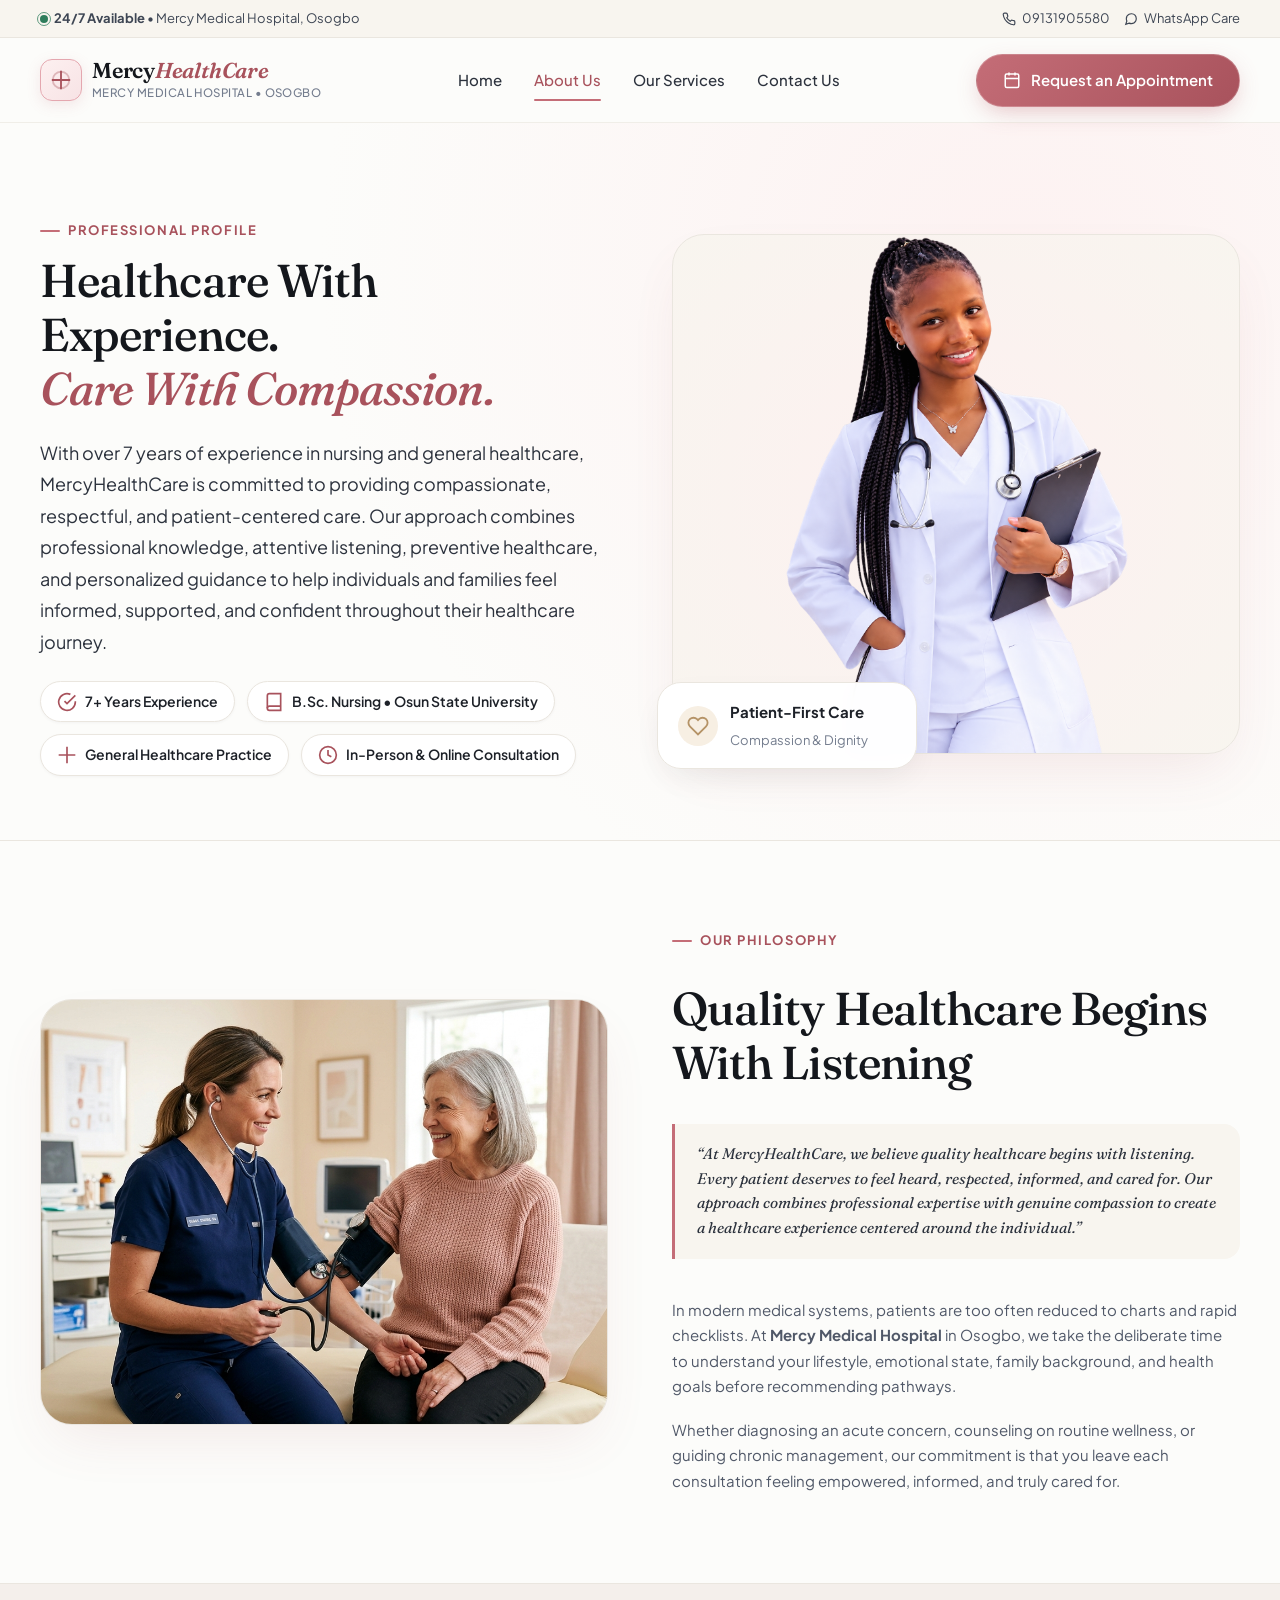
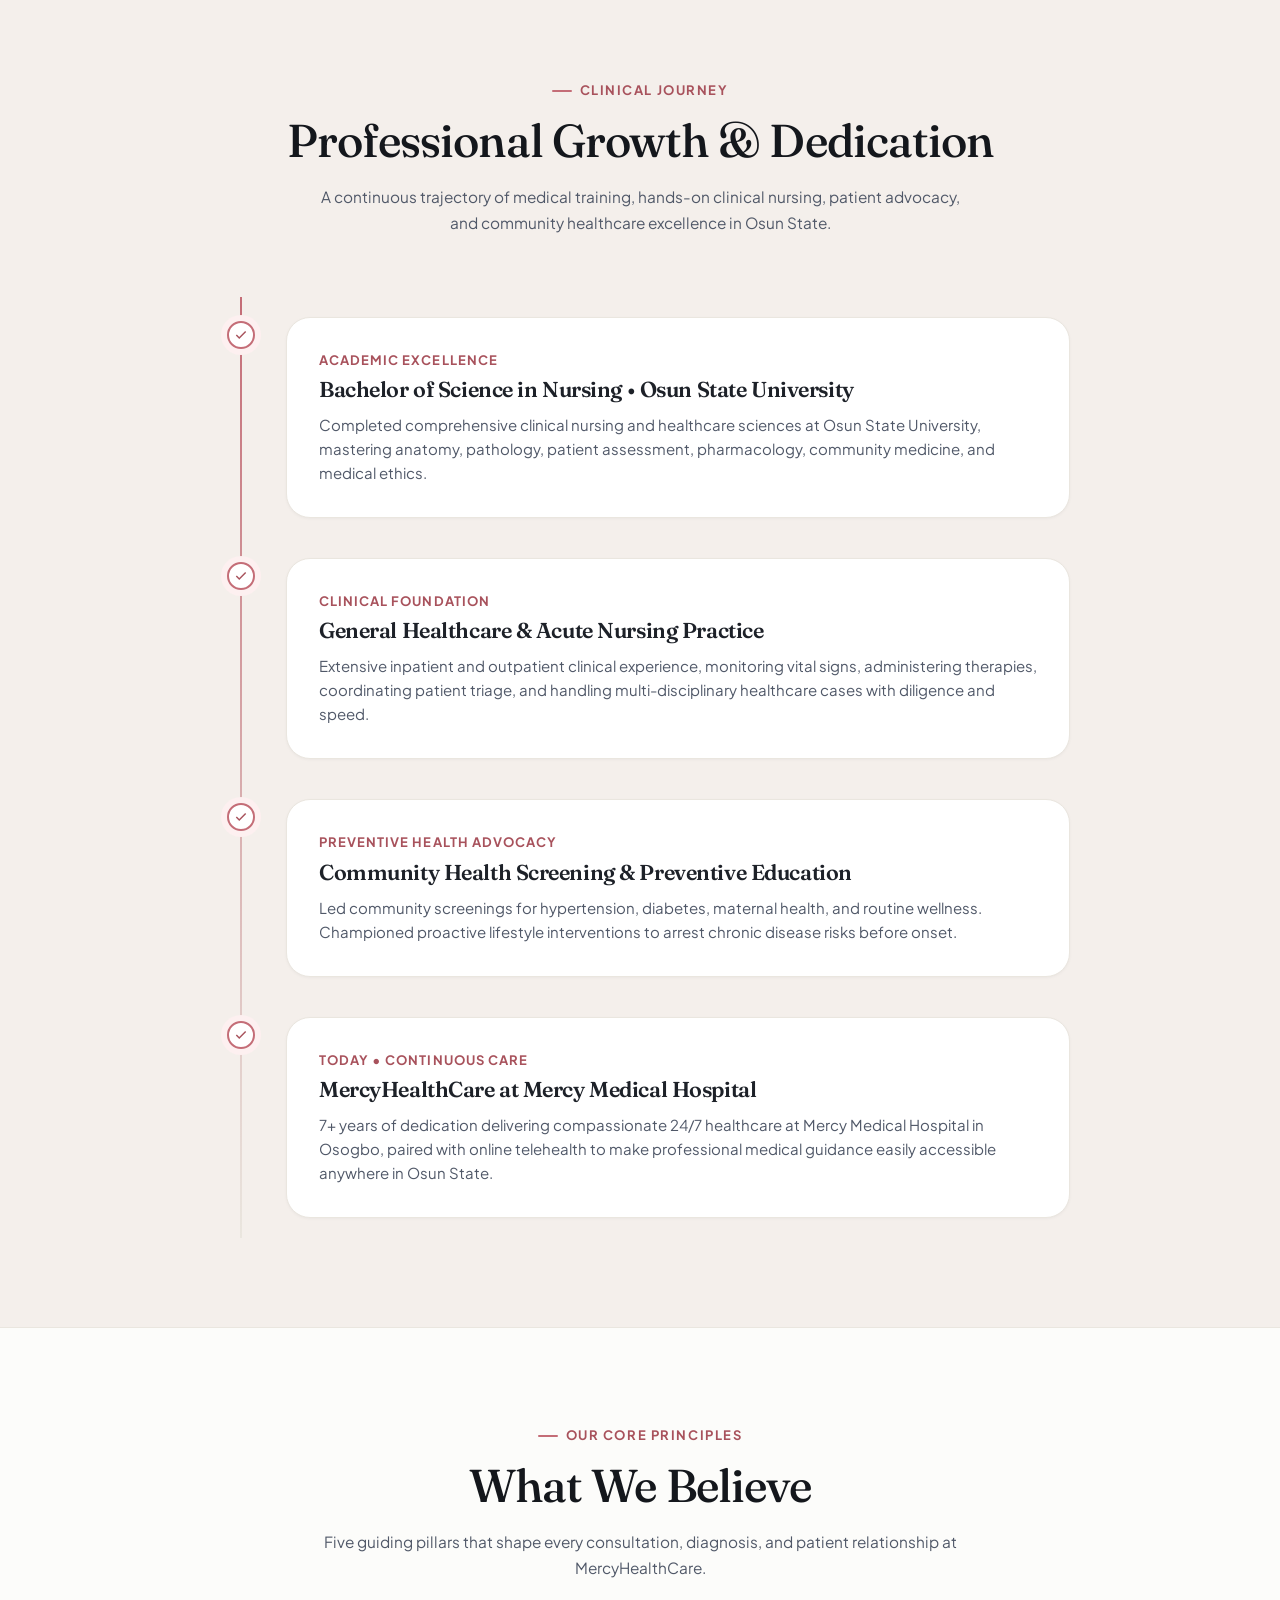
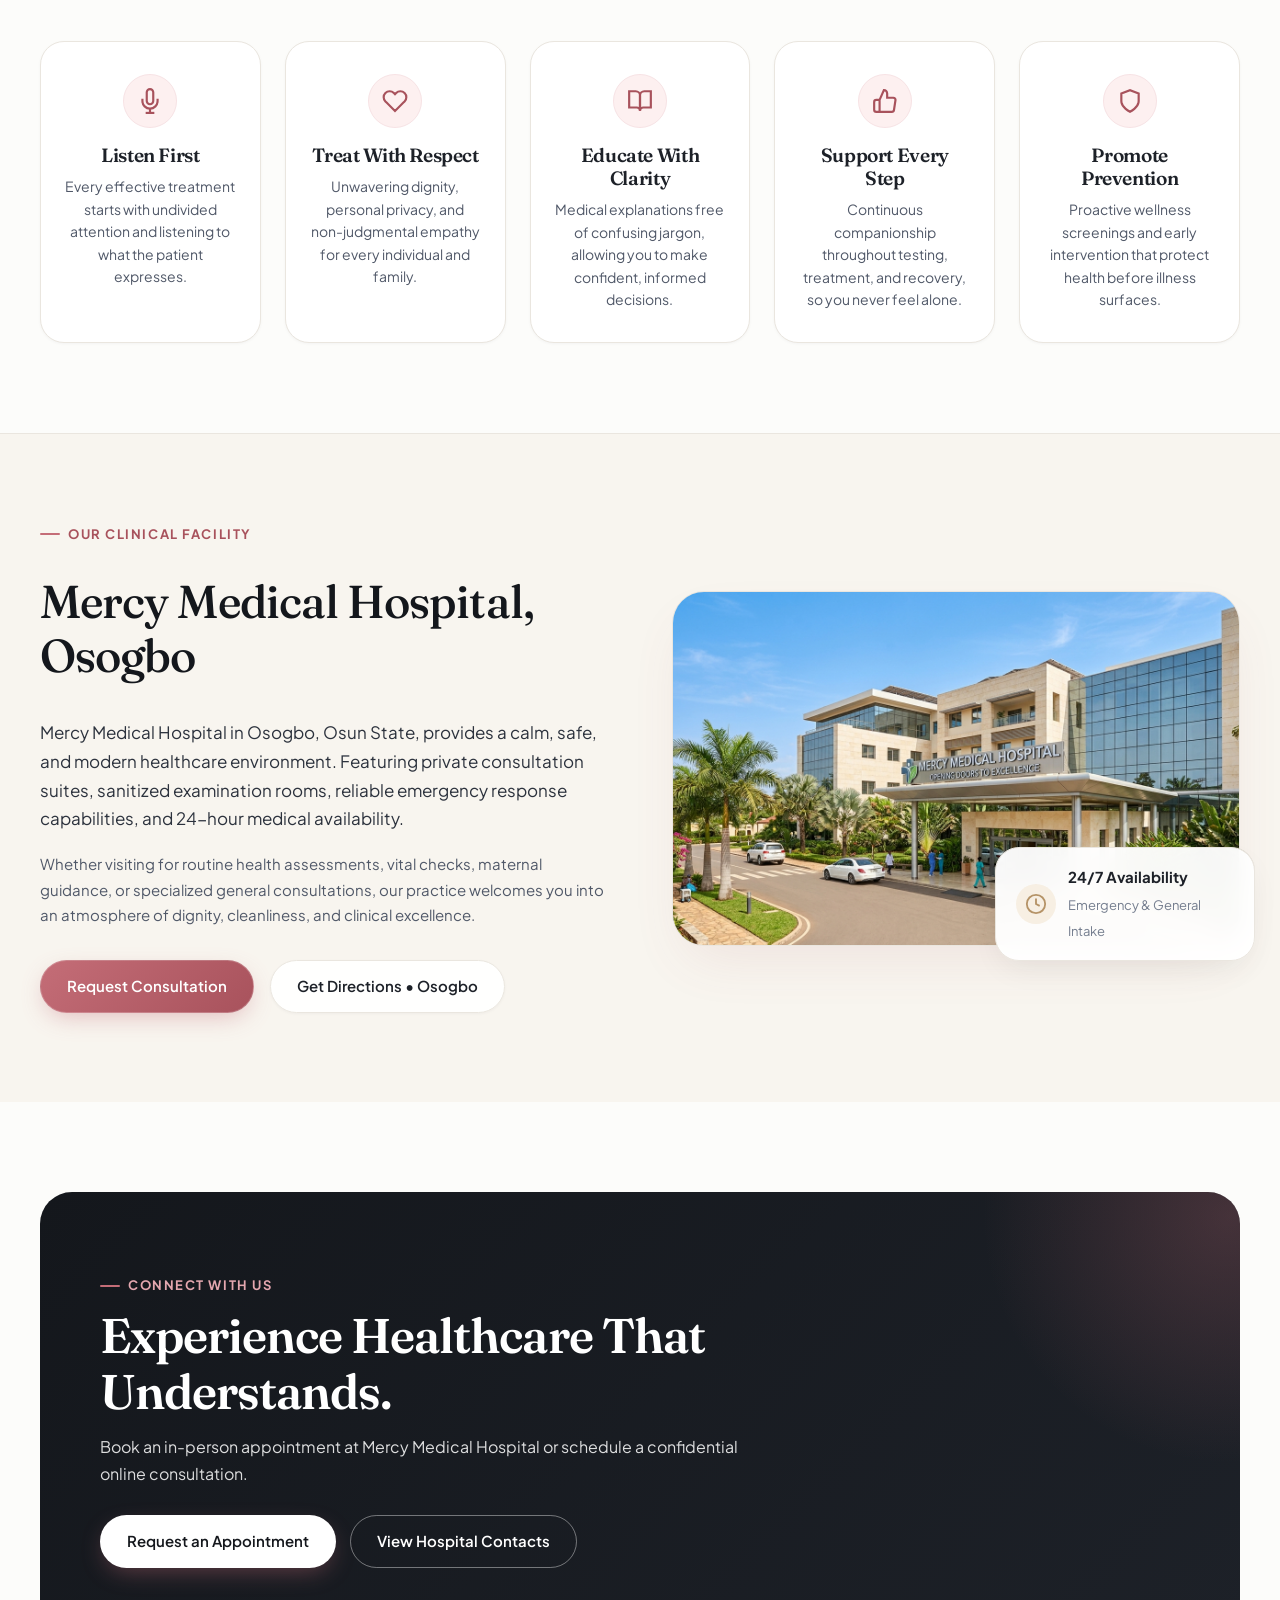
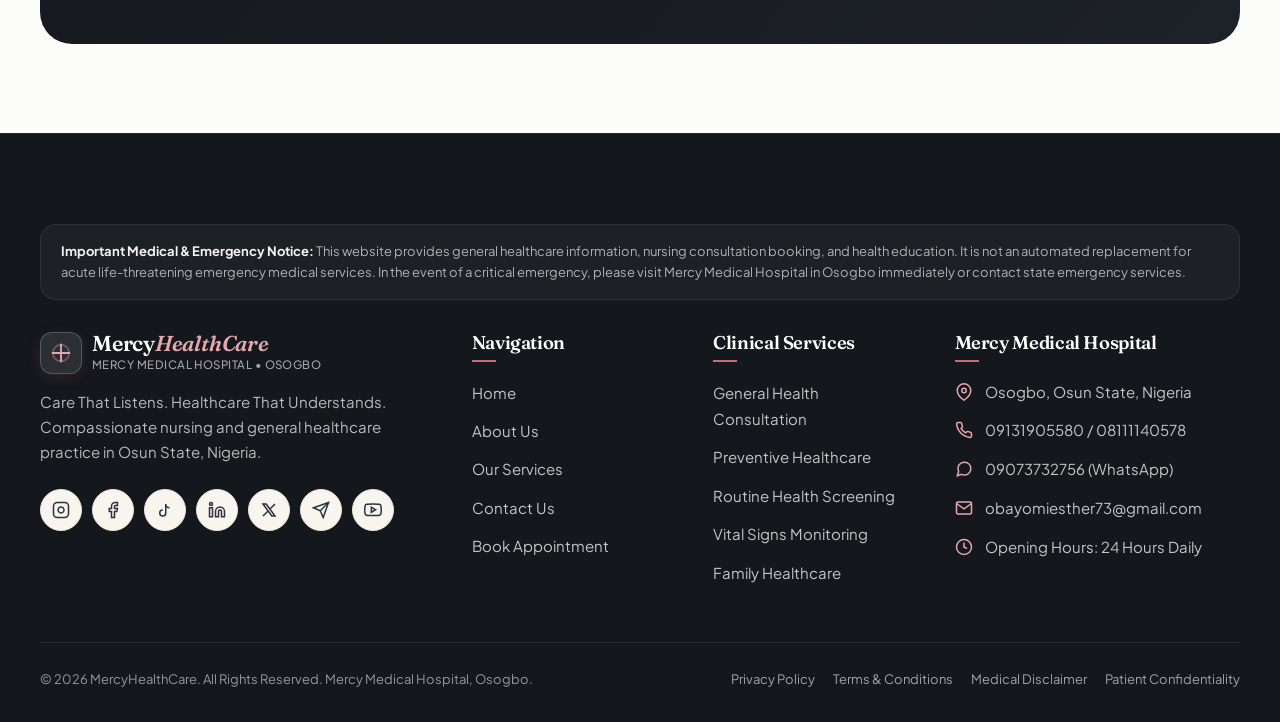
==== commit 0624fecf: "Enhance complete responsive design across all viewports from 320px to 4K" ====
--- a/about.html
+++ b/about.html
@@ -13,7 +13,7 @@
     /* Specific styles for About Us editorial layouts */
     .page-hero-banner {
       background: radial-gradient(circle at 80% 20%, rgba(253, 240, 240, 0.85) 0%, rgba(252, 252, 250, 0.95) 60%, var(--color-canvas) 100%);
-      padding: clamp(60px, 8vw, 100px) 0 clamp(40px, 6vw, 70px);
+      padding: clamp(48px, 7vw, 90px) 0 clamp(32px, 5vw, 64px);
       border-bottom: 1px solid var(--color-border);
       position: relative;
       overflow: hidden;
@@ -21,33 +21,35 @@
 
     .credential-strip {
       display: flex;
-      gap: 20px;
+      gap: 12px;
       flex-wrap: wrap;
-      margin-top: 24px;
+      margin-top: 20px;
     }
 
     .credential-pill {
       display: inline-flex;
       align-items: center;
-      gap: 10px;
-      padding: 10px 20px;
+      gap: 8px;
+      padding: 8px 16px;
       background: var(--color-surface);
       border: 1px solid var(--color-border);
       border-radius: var(--radius-full);
       box-shadow: var(--shadow-xs);
-      font-size: 0.9375rem;
+      font-size: 0.875rem;
       font-weight: 600;
       color: var(--color-charcoal-900);
+      max-width: 100%;
     }
 
     .credential-pill svg {
       color: var(--color-rose-600);
+      flex-shrink: 0;
     }
 
     /* Professional Timeline */
     .exp-timeline {
       position: relative;
-      padding: 30px 0;
+      padding: 20px 0;
       max-width: 860px;
       margin: 0 auto;
     }
@@ -64,8 +66,8 @@
 
     .timeline-node {
       position: relative;
-      padding-left: 80px;
-      margin-bottom: 48px;
+      padding-left: 76px;
+      margin-bottom: 40px;
     }
 
     .timeline-node:last-child {
@@ -92,13 +94,13 @@
       background: var(--color-surface);
       border: 1px solid var(--color-border);
       border-radius: var(--radius-lg);
-      padding: 28px 32px;
+      padding: clamp(20px, 3vw, 32px);
       box-shadow: var(--shadow-xs);
       transition: all var(--transition-smooth);
     }
 
     .timeline-card:hover {
-      transform: translateX(6px);
+      transform: translateX(4px);
       border-color: var(--color-rose-300);
       box-shadow: var(--shadow-md);
     }
@@ -110,11 +112,12 @@
       text-transform: uppercase;
       color: var(--color-rose-600);
       margin-bottom: 6px;
+      display: block;
     }
 
     .timeline-card h3 {
       font-family: var(--font-serif);
-      font-size: 1.35rem;
+      font-size: clamp(1.15rem, 1.8vw, 1.35rem);
       margin-bottom: 10px;
       color: var(--color-charcoal-900);
     }
@@ -122,15 +125,15 @@
     /* What We Believe Grid */
     .beliefs-grid {
       display: grid;
-      grid-template-columns: repeat(auto-fit, minmax(220px, 1fr));
-      gap: 24px;
+      grid-template-columns: repeat(auto-fit, minmax(min(100%, 210px), 1fr));
+      gap: clamp(16px, 2.5vw, 24px);
     }
 
     .belief-card {
       background: var(--color-surface);
       border: 1px solid var(--color-border);
       border-radius: var(--radius-lg);
-      padding: 32px 24px;
+      padding: clamp(24px, 3vw, 32px) clamp(16px, 2vw, 24px);
       text-align: center;
       box-shadow: var(--shadow-xs);
       transition: all var(--transition-smooth);
@@ -138,14 +141,14 @@
     }
 
     .belief-card:hover {
-      transform: translateY(-5px);
+      transform: translateY(-4px);
       box-shadow: var(--shadow-md);
       border-color: var(--color-champagne);
     }
 
     .belief-icon-box {
-      width: 58px;
-      height: 58px;
+      width: 54px;
+      height: 54px;
       border-radius: 50%;
       background: var(--color-blush-100);
       border: 1px solid var(--color-blush-200);
@@ -153,7 +156,7 @@
       display: flex;
       align-items: center;
       justify-content: center;
-      margin: 0 auto 20px;
+      margin: 0 auto 16px;
       transition: all var(--transition-fast);
     }
 
@@ -165,9 +168,9 @@
 
     .belief-title {
       font-family: var(--font-serif);
-      font-size: 1.25rem;
+      font-size: 1.2rem;
       color: var(--color-charcoal-900);
-      margin-bottom: 10px;
+      margin-bottom: 8px;
     }
 
     .belief-desc {
@@ -178,16 +181,27 @@
 
     @media (max-width: 640px) {
       .exp-timeline::before {
-        left: 15px;
+        left: 14px;
       }
       .timeline-node {
-        padding-left: 50px;
+        padding-left: 44px;
+        margin-bottom: 30px;
       }
       .timeline-marker {
-        left: 2px;
+        left: 1px;
+        width: 26px;
+        height: 26px;
+        box-shadow: 0 0 0 4px var(--color-blush-100);
       }
       .timeline-card {
-        padding: 20px;
+        padding: 18px 16px;
+      }
+      .credential-strip {
+        gap: 8px;
+      }
+      .credential-pill {
+        width: 100%;
+        justify-content: center;
       }
     }
   </style>
--- a/assets/css/main.css
+++ b/assets/css/main.css
@@ -2,6 +2,7 @@
    MercyHealthCare - Design System & Global Stylesheet
    Facility: Mercy Medical Hospital, Osogbo, Osun State, Nigeria
    Brand Aesthetic: Premium Medical + Warm Human Care + Modern Minimalism
+   Fully Responsive Across All Screens: 320px to 4K Ultra-Wide
    ========================================================================== */
 
 @import url('https://fonts.googleapis.com/css2?family=Fraunces:ital,opsz,wght@0,9..144,300..800;1,9..144,300..700&family=Plus+Jakarta+Sans:ital,wght@0,300;0,400;0,500;0,600;0,700;0,800;1,400;1,600&display=swap');
@@ -73,7 +74,7 @@
   --transition-slow: 0.7s cubic-bezier(0.16, 1, 0.3, 1);
 }
 
-/* --- Base Reset --- */
+/* --- Base Reset & Overflow Prevention --- */
 *, *::before, *::after {
   box-sizing: border-box;
   margin: 0;
@@ -88,6 +89,8 @@
   font-family: var(--font-sans);
   -webkit-font-smoothing: antialiased;
   -moz-osx-font-smoothing: grayscale;
+  overflow-x: hidden;
+  width: 100%;
 }
 
 body {
@@ -95,28 +98,35 @@
   line-height: 1.65;
   background: var(--color-canvas);
   overflow-x: hidden;
+  width: 100%;
+  position: relative;
 }
 
 img, picture, svg, video {
   display: block;
   max-width: 100%;
-}
-
+  height: auto;
+}
+
+/* Prevent iOS Zoom on Input Focus by ensuring font-size is at least 16px */
 input, button, textarea, select {
   font: inherit;
   color: inherit;
+  font-size: 1rem;
 }
 
 button {
   background: none;
   border: none;
   cursor: pointer;
+  touch-action: manipulation;
 }
 
 a {
   color: inherit;
   text-decoration: none;
   transition: color var(--transition-fast);
+  touch-action: manipulation;
 }
 
 ul, ol {
@@ -129,6 +139,7 @@
   font-weight: 600;
   line-height: 1.2;
   letter-spacing: -0.02em;
+  word-break: break-word;
 }
 
 .font-editorial {
@@ -152,7 +163,7 @@
 .text-eyebrow::before {
   content: '';
   display: inline-block;
-  width: 24px;
+  width: 20px;
   height: 2px;
   background: var(--color-rose-500);
   border-radius: var(--radius-full);
@@ -160,15 +171,16 @@
 
 .section-title {
   font-family: var(--font-serif);
-  font-size: clamp(2rem, 3.8vw, 3.25rem);
+  font-size: clamp(1.85rem, 3.6vw, 3.15rem);
   font-weight: 500;
-  line-height: 1.15;
+  line-height: 1.18;
   color: var(--color-charcoal-950);
-  margin-bottom: 18px;
+  margin-bottom: 16px;
+  word-break: break-word;
 }
 
 .section-subtitle {
-  font-size: clamp(1rem, 1.25vw, 1.1875rem);
+  font-size: clamp(0.95rem, 1.2vw, 1.125rem);
   color: var(--color-text-body);
   max-width: 640px;
   line-height: 1.7;
@@ -180,17 +192,17 @@
   max-width: var(--container-max);
   margin-left: auto;
   margin-right: auto;
-  padding-left: clamp(20px, 4vw, 40px);
-  padding-right: clamp(20px, 4vw, 40px);
+  padding-left: clamp(16px, 4vw, 40px);
+  padding-right: clamp(16px, 4vw, 40px);
 }
 
 .section-padding {
-  padding-top: clamp(64px, 8vw, 110px);
-  padding-bottom: clamp(64px, 8vw, 110px);
+  padding-top: clamp(48px, 7vw, 100px);
+  padding-bottom: clamp(48px, 7vw, 100px);
 }
 
 .section-header {
-  margin-bottom: clamp(40px, 5vw, 64px);
+  margin-bottom: clamp(32px, 5vw, 60px);
 }
 
 .section-header.text-center {
@@ -212,7 +224,7 @@
   align-items: center;
   justify-content: center;
   gap: 10px;
-  padding: 14px 28px;
+  padding: 13px 26px;
   font-size: 0.9375rem;
   font-weight: 600;
   border-radius: var(--radius-full);
@@ -220,6 +232,7 @@
   position: relative;
   overflow: hidden;
   white-space: nowrap;
+  min-height: 46px;
 }
 
 .btn-primary {
@@ -237,7 +250,7 @@
 }
 
 .btn-secondary {
-  background: rgba(255, 255, 255, 0.85);
+  background: rgba(255, 255, 255, 0.92);
   color: var(--color-charcoal-900);
   border: 1px solid var(--color-border);
   backdrop-filter: blur(10px);
@@ -265,19 +278,20 @@
 }
 
 .btn-text {
-  padding: 0;
+  padding: 4px 0;
   font-weight: 600;
   color: var(--color-rose-600);
   display: inline-flex;
   align-items: center;
   gap: 8px;
   position: relative;
+  font-size: 0.9375rem;
 }
 
 .btn-text::after {
   content: '';
   position: absolute;
-  bottom: -2px;
+  bottom: 0;
   left: 0;
   width: 0;
   height: 1.5px;
@@ -317,7 +331,7 @@
   border: 1px solid rgba(216, 183, 140, 0.4);
 }
 
-/* --- Top Announcement Bar (Emergency / 24h Advisory) --- */
+/* --- Top Announcement Bar --- */
 .top-bar {
   background: var(--color-surface-ivory);
   border-bottom: 1px solid var(--color-border);
@@ -331,19 +345,21 @@
   align-items: center;
   justify-content: space-between;
   flex-wrap: wrap;
-  gap: 12px;
+  gap: 8px 14px;
 }
 
 .top-bar-left {
   display: flex;
   align-items: center;
-  gap: 16px;
+  gap: 14px;
+  flex-wrap: wrap;
 }
 
 .top-bar-item {
   display: inline-flex;
   align-items: center;
   gap: 6px;
+  white-space: nowrap;
 }
 
 .status-dot-active {
@@ -352,6 +368,7 @@
   background-color: var(--color-success);
   border-radius: 50%;
   position: relative;
+  flex-shrink: 0;
 }
 
 .status-dot-active::after {
@@ -372,7 +389,8 @@
 .top-bar-right {
   display: flex;
   align-items: center;
-  gap: 16px;
+  gap: 14px;
+  flex-wrap: wrap;
 }
 
 .top-bar-right a:hover {
@@ -386,16 +404,16 @@
   left: 0;
   width: 100%;
   z-index: 1000;
-  background: rgba(252, 252, 250, 0.85);
+  background: rgba(252, 252, 250, 0.88);
   backdrop-filter: blur(18px);
   -webkit-backdrop-filter: blur(18px);
-  border-bottom: 1px solid rgba(234, 230, 223, 0.6);
+  border-bottom: 1px solid rgba(234, 230, 223, 0.65);
   transition: all var(--transition-smooth);
 }
 
 .site-header.scrolled {
-  background: rgba(255, 255, 255, 0.94);
-  box-shadow: 0 10px 30px -10px rgba(29, 33, 40, 0.07);
+  background: rgba(255, 255, 255, 0.96);
+  box-shadow: 0 8px 28px -8px rgba(29, 33, 40, 0.08);
   border-bottom-color: var(--color-border);
 }
 
@@ -404,24 +422,26 @@
   align-items: center;
   justify-content: space-between;
   height: var(--header-height);
-  padding-left: clamp(20px, 4vw, 40px);
-  padding-right: clamp(20px, 4vw, 40px);
+  padding-left: clamp(16px, 4vw, 40px);
+  padding-right: clamp(16px, 4vw, 40px);
   max-width: var(--container-max);
   margin: 0 auto;
+  gap: 16px;
 }
 
 /* Brand Logo */
 .brand-logo {
   display: flex;
   align-items: center;
-  gap: 12px;
+  gap: 10px;
   color: var(--color-charcoal-900);
   text-decoration: none;
+  flex-shrink: 0;
 }
 
 .brand-emblem {
-  width: 44px;
-  height: 44px;
+  width: 42px;
+  height: 42px;
   border-radius: 12px;
   background: linear-gradient(135deg, var(--color-blush-100) 0%, var(--color-blush-200) 100%);
   border: 1px solid var(--color-rose-300);
@@ -431,6 +451,7 @@
   color: var(--color-rose-600);
   box-shadow: 0 4px 14px rgba(196, 109, 119, 0.15);
   transition: transform var(--transition-fast);
+  flex-shrink: 0;
 }
 
 .brand-logo:hover .brand-emblem {
@@ -438,8 +459,8 @@
 }
 
 .brand-emblem svg {
-  width: 24px;
-  height: 24px;
+  width: 22px;
+  height: 22px;
 }
 
 .brand-text {
@@ -449,11 +470,12 @@
 
 .brand-name {
   font-family: var(--font-serif);
-  font-size: 1.35rem;
+  font-size: clamp(1.15rem, 2.2vw, 1.35rem);
   font-weight: 600;
   letter-spacing: -0.01em;
   color: var(--color-charcoal-950);
   line-height: 1.1;
+  white-space: nowrap;
 }
 
 .brand-name span {
@@ -462,18 +484,19 @@
 }
 
 .brand-subtitle {
-  font-size: 0.75rem;
+  font-size: 0.72rem;
   color: var(--color-text-muted);
   font-weight: 500;
   letter-spacing: 0.04em;
   text-transform: uppercase;
+  white-space: nowrap;
 }
 
 /* Desktop Navigation Menu */
 .nav-links {
   display: flex;
   align-items: center;
-  gap: 32px;
+  gap: clamp(16px, 2.5vw, 32px);
 }
 
 .nav-link {
@@ -483,6 +506,7 @@
   padding: 8px 0;
   position: relative;
   transition: color var(--transition-fast);
+  white-space: nowrap;
 }
 
 .nav-link::after {
@@ -509,7 +533,8 @@
 .nav-cta {
   display: flex;
   align-items: center;
-  gap: 16px;
+  gap: 12px;
+  flex-shrink: 0;
 }
 
 /* Mobile Hamburger Toggle */
@@ -517,19 +542,21 @@
   display: none;
   flex-direction: column;
   justify-content: center;
+  align-items: center;
   gap: 5px;
-  width: 40px;
-  height: 40px;
-  padding: 8px;
+  width: 44px;
+  height: 44px;
+  padding: 10px;
   border-radius: var(--radius-sm);
   background: var(--color-surface-ivory);
-  border: 1px solid var(--color-border);
+  border: 1.5px solid var(--color-border);
   z-index: 1002;
+  flex-shrink: 0;
 }
 
 .mobile-nav-toggle span {
   display: block;
-  width: 100%;
+  width: 22px;
   height: 2px;
   background-color: var(--color-charcoal-900);
   border-radius: 2px;
@@ -552,7 +579,7 @@
 .mobile-drawer {
   position: fixed;
   inset: 0;
-  background: rgba(20, 23, 28, 0.45);
+  background: rgba(20, 23, 28, 0.55);
   backdrop-filter: blur(8px);
   z-index: 1001;
   opacity: 0;
@@ -569,12 +596,12 @@
   position: absolute;
   top: 0;
   right: 0;
-  width: 85%;
-  max-width: 380px;
+  width: 88%;
+  max-width: 360px;
   height: 100%;
   background: var(--color-surface);
-  box-shadow: -10px 0 40px rgba(0, 0, 0, 0.15);
-  padding: 96px 32px 40px;
+  box-shadow: -10px 0 40px rgba(0, 0, 0, 0.18);
+  padding: 84px 28px 36px;
   display: flex;
   flex-direction: column;
   justify-content: space-between;
@@ -590,20 +617,24 @@
 .mobile-drawer-links {
   display: flex;
   flex-direction: column;
-  gap: 20px;
+  gap: 18px;
 }
 
 .mobile-drawer-link {
   font-family: var(--font-serif);
-  font-size: 1.45rem;
+  font-size: 1.35rem;
   color: var(--color-charcoal-900);
   font-weight: 500;
-  padding-bottom: 8px;
+  padding: 10px 0;
   border-bottom: 1px solid var(--color-border-subtle);
+  display: flex;
+  align-items: center;
+  justify-content: space-between;
 }
 
 .mobile-drawer-link.active {
   color: var(--color-rose-600);
+  font-weight: 600;
 }
 
 .mobile-drawer-footer {
@@ -618,7 +649,7 @@
   background: var(--color-surface);
   border-top: 1px solid var(--color-border);
   border-bottom: 1px solid var(--color-border);
-  padding: 32px 0;
+  padding: clamp(20px, 3vw, 32px) 0;
   position: relative;
   z-index: 10;
   box-shadow: var(--shadow-xs);
@@ -627,14 +658,14 @@
 .trust-strip-grid {
   display: grid;
   grid-template-columns: repeat(4, 1fr);
-  gap: 24px;
+  gap: clamp(16px, 2.5vw, 24px);
 }
 
 .trust-item {
   display: flex;
   align-items: center;
-  gap: 18px;
-  padding: 8px 16px;
+  gap: 14px;
+  padding: 8px 12px;
   border-right: 1px solid var(--color-border-subtle);
 }
 
@@ -643,8 +674,8 @@
 }
 
 .trust-icon-box {
-  width: 52px;
-  height: 52px;
+  width: 48px;
+  height: 48px;
   border-radius: var(--radius-md);
   background: linear-gradient(135deg, var(--color-blush-50) 0%, var(--color-blush-100) 100%);
   border: 1px solid var(--color-blush-200);
@@ -662,8 +693,8 @@
 }
 
 .trust-icon-box svg {
-  width: 24px;
-  height: 24px;
+  width: 22px;
+  height: 22px;
 }
 
 .trust-info {
@@ -673,14 +704,14 @@
 
 .trust-stat {
   font-family: var(--font-serif);
-  font-size: 1.6rem;
+  font-size: clamp(1.3rem, 2vw, 1.6rem);
   font-weight: 600;
   color: var(--color-charcoal-950);
-  line-height: 1.1;
+  line-height: 1.15;
 }
 
 .trust-label {
-  font-size: 0.84rem;
+  font-size: 0.8125rem;
   color: var(--color-text-muted);
   font-weight: 500;
 }
@@ -689,12 +720,13 @@
 .split-editorial {
   display: grid;
   grid-template-columns: 1fr 1fr;
-  gap: clamp(40px, 6vw, 80px);
+  gap: clamp(32px, 5vw, 72px);
   align-items: center;
 }
 
 .editorial-visual-frame {
   position: relative;
+  width: 100%;
 }
 
 .editorial-image-wrap {
@@ -704,6 +736,7 @@
   border: 1px solid var(--color-border);
   position: relative;
   background: var(--color-surface-ivory);
+  width: 100%;
 }
 
 .editorial-image-wrap img {
@@ -719,23 +752,24 @@
 
 .editorial-float-badge {
   position: absolute;
-  bottom: -20px;
-  right: -20px;
-  background: rgba(255, 255, 255, 0.95);
+  bottom: -15px;
+  right: -15px;
+  background: rgba(255, 255, 255, 0.96);
   backdrop-filter: blur(12px);
-  padding: 18px 24px;
+  padding: 16px 20px;
   border-radius: var(--radius-lg);
   border: 1px solid var(--color-border);
   box-shadow: var(--shadow-md);
-  max-width: 240px;
-  display: flex;
-  align-items: center;
-  gap: 14px;
+  max-width: 260px;
+  display: flex;
+  align-items: center;
+  gap: 12px;
+  z-index: 5;
 }
 
 .editorial-float-badge .badge-icon {
-  width: 44px;
-  height: 44px;
+  width: 40px;
+  height: 40px;
   background: var(--color-champagne-light);
   border-radius: 50%;
   display: flex;
@@ -748,16 +782,16 @@
 .editorial-content {
   display: flex;
   flex-direction: column;
-  gap: 20px;
+  gap: 18px;
 }
 
 .editorial-quote-box {
   background: var(--color-surface-ivory);
   border-left: 3px solid var(--color-rose-500);
-  padding: 20px 24px;
+  padding: 18px 22px;
   border-radius: 0 var(--radius-md) var(--radius-md) 0;
   font-family: var(--font-serif);
-  font-size: 1.0625rem;
+  font-size: clamp(0.95rem, 1.2vw, 1.0625rem);
   font-style: italic;
   color: var(--color-charcoal-800);
   line-height: 1.6;
@@ -766,15 +800,15 @@
 /* --- Service Showcase Cards --- */
 .services-grid {
   display: grid;
-  grid-template-columns: repeat(auto-fill, minmax(340px, 1fr));
-  gap: 28px;
+  grid-template-columns: repeat(auto-fill, minmax(min(100%, 300px), 1fr));
+  gap: clamp(18px, 2.5vw, 28px);
 }
 
 .service-card {
   background: var(--color-surface);
   border: 1px solid var(--color-border);
   border-radius: var(--radius-lg);
-  padding: 32px;
+  padding: clamp(24px, 3vw, 32px);
   display: flex;
   flex-direction: column;
   justify-content: space-between;
@@ -810,12 +844,12 @@
   display: flex;
   align-items: flex-start;
   justify-content: space-between;
-  margin-bottom: 20px;
+  margin-bottom: 18px;
 }
 
 .service-icon-wrap {
-  width: 56px;
-  height: 56px;
+  width: 52px;
+  height: 52px;
   border-radius: var(--radius-md);
   background: var(--color-blush-100);
   border: 1px solid var(--color-blush-200);
@@ -841,8 +875,8 @@
 }
 
 .service-title {
-  font-size: 1.25rem;
-  margin-bottom: 12px;
+  font-size: clamp(1.15rem, 1.4vw, 1.25rem);
+  margin-bottom: 10px;
   color: var(--color-charcoal-900);
   transition: color var(--transition-fast);
 }
@@ -855,15 +889,17 @@
   font-size: 0.9375rem;
   color: var(--color-text-body);
   line-height: 1.6;
-  margin-bottom: 24px;
+  margin-bottom: 20px;
 }
 
 .service-footer {
   display: flex;
   align-items: center;
   justify-content: space-between;
-  padding-top: 18px;
+  padding-top: 16px;
   border-top: 1px solid var(--color-border-subtle);
+  flex-wrap: wrap;
+  gap: 8px;
 }
 
 .service-cat-pill {
@@ -874,18 +910,18 @@
   color: var(--color-text-muted);
 }
 
-/* --- Why MercyHealthCare Section (Editorial Asymmetric) --- */
+/* --- Why MercyHealthCare Section --- */
 .why-us-grid {
   display: grid;
   grid-template-columns: repeat(3, 1fr);
-  gap: 28px;
+  gap: clamp(18px, 2.5vw, 28px);
 }
 
 .why-us-card {
   background: var(--color-surface);
   border: 1px solid var(--color-border);
   border-radius: var(--radius-lg);
-  padding: 36px 30px;
+  padding: clamp(24px, 3vw, 36px) clamp(20px, 2.5vw, 30px);
   position: relative;
   transition: all var(--transition-smooth);
 }
@@ -904,16 +940,16 @@
 
 .why-number {
   font-family: var(--font-serif);
-  font-size: 2.5rem;
+  font-size: clamp(2rem, 3vw, 2.5rem);
   font-weight: 300;
   color: var(--color-rose-300);
   line-height: 1;
-  margin-bottom: 14px;
+  margin-bottom: 12px;
 }
 
 .why-title {
-  font-size: 1.25rem;
-  margin-bottom: 12px;
+  font-size: clamp(1.1rem, 1.3vw, 1.25rem);
+  margin-bottom: 10px;
   color: var(--color-charcoal-900);
 }
 
@@ -923,21 +959,21 @@
   line-height: 1.6;
 }
 
-/* --- Care Experience Storytelling (Listen -> Understand -> Care -> Support -> Follow Up) --- */
+/* --- Care Experience Storytelling --- */
 .journey-timeline {
   display: grid;
   grid-template-columns: repeat(5, 1fr);
-  gap: 20px;
+  gap: clamp(14px, 2vw, 20px);
   position: relative;
-  margin-top: 40px;
+  margin-top: 36px;
 }
 
 .journey-timeline::before {
   content: '';
   position: absolute;
-  top: 40px;
-  left: 5%;
-  right: 5%;
+  top: 38px;
+  left: 6%;
+  right: 6%;
   height: 2px;
   background: repeating-linear-gradient(to right, var(--color-rose-300), var(--color-rose-300) 6px, transparent 6px, transparent 12px);
   z-index: 1;
@@ -950,11 +986,12 @@
   text-align: center;
   position: relative;
   z-index: 2;
+  padding: 0 4px;
 }
 
 .journey-step-node {
-  width: 80px;
-  height: 80px;
+  width: 74px;
+  height: 74px;
   border-radius: 50%;
   background: var(--color-surface);
   border: 2px solid var(--color-rose-300);
@@ -963,7 +1000,7 @@
   align-items: center;
   justify-content: center;
   color: var(--color-rose-600);
-  margin-bottom: 20px;
+  margin-bottom: 16px;
   transition: all var(--transition-smooth);
 }
 
@@ -977,14 +1014,14 @@
 
 .journey-step-title {
   font-family: var(--font-serif);
-  font-size: 1.2rem;
+  font-size: 1.15rem;
   font-weight: 600;
   color: var(--color-charcoal-900);
-  margin-bottom: 8px;
+  margin-bottom: 6px;
 }
 
 .journey-step-desc {
-  font-size: 0.875rem;
+  font-size: 0.85rem;
   color: var(--color-text-body);
   line-height: 1.5;
   max-width: 200px;
@@ -995,7 +1032,7 @@
   background: linear-gradient(135deg, var(--color-charcoal-950) 0%, var(--color-charcoal-900) 100%);
   color: #FFFFFF;
   border-radius: var(--radius-xl);
-  padding: clamp(48px, 6vw, 84px) clamp(24px, 5vw, 64px);
+  padding: clamp(36px, 6vw, 76px) clamp(20px, 5vw, 60px);
   position: relative;
   overflow: hidden;
   box-shadow: var(--shadow-xl);
@@ -1021,23 +1058,23 @@
 
 .appointment-banner h2 {
   font-family: var(--font-serif);
-  font-size: clamp(2.2rem, 4vw, 3.5rem);
+  font-size: clamp(1.85rem, 3.8vw, 3.25rem);
   color: #FFFFFF;
   line-height: 1.15;
-  margin-bottom: 16px;
+  margin-bottom: 14px;
 }
 
 .appointment-banner p {
-  font-size: clamp(1.05rem, 1.3vw, 1.25rem);
+  font-size: clamp(0.95rem, 1.25vw, 1.15rem);
   color: rgba(255, 255, 255, 0.85);
   line-height: 1.65;
-  margin-bottom: 32px;
+  margin-bottom: 28px;
 }
 
 .appointment-banner-actions {
   display: flex;
   align-items: center;
-  gap: 16px;
+  gap: 14px;
   flex-wrap: wrap;
 }
 
@@ -1045,21 +1082,22 @@
 .filter-tabs {
   display: flex;
   align-items: center;
-  gap: 10px;
+  gap: 8px;
   flex-wrap: wrap;
-  margin-bottom: 40px;
+  margin-bottom: 36px;
   justify-content: center;
 }
 
 .filter-tab-btn {
-  padding: 10px 20px;
+  padding: 9px 18px;
   border-radius: var(--radius-full);
   background: var(--color-surface);
   border: 1px solid var(--color-border);
-  font-size: 0.875rem;
+  font-size: 0.84rem;
   font-weight: 600;
   color: var(--color-charcoal-700);
   transition: all var(--transition-fast);
+  white-space: nowrap;
 }
 
 .filter-tab-btn:hover {
@@ -1078,23 +1116,23 @@
 .contact-layout {
   display: grid;
   grid-template-columns: 1fr 1.35fr;
-  gap: clamp(32px, 5vw, 64px);
+  gap: clamp(28px, 4vw, 56px);
 }
 
 .contact-info-panel {
   display: flex;
   flex-direction: column;
-  gap: 24px;
+  gap: 20px;
 }
 
 .contact-card {
   background: var(--color-surface);
   border: 1px solid var(--color-border);
   border-radius: var(--radius-lg);
-  padding: 28px;
+  padding: clamp(20px, 3vw, 26px);
   display: flex;
   align-items: flex-start;
-  gap: 18px;
+  gap: 16px;
   box-shadow: var(--shadow-xs);
   transition: all var(--transition-smooth);
 }
@@ -1106,8 +1144,8 @@
 }
 
 .contact-card-icon {
-  width: 50px;
-  height: 50px;
+  width: 48px;
+  height: 48px;
   border-radius: var(--radius-md);
   background: var(--color-blush-100);
   border: 1px solid var(--color-blush-200);
@@ -1119,19 +1157,20 @@
 }
 
 .contact-card-icon svg {
-  width: 24px;
-  height: 24px;
+  width: 22px;
+  height: 22px;
 }
 
 .contact-card-info h4 {
-  font-size: 1.0625rem;
-  margin-bottom: 6px;
+  font-size: 1.05rem;
+  margin-bottom: 4px;
   color: var(--color-charcoal-900);
 }
 
 .contact-card-info p {
   font-size: 0.9375rem;
   color: var(--color-text-body);
+  word-break: break-word;
 }
 
 .contact-card-info a {
@@ -1143,13 +1182,13 @@
   background: var(--color-surface);
   border: 1px solid var(--color-border);
   border-radius: var(--radius-xl);
-  padding: clamp(32px, 4vw, 48px);
+  padding: clamp(24px, 4vw, 44px);
   box-shadow: var(--shadow-md);
 }
 
 .form-title {
   font-family: var(--font-serif);
-  font-size: 1.85rem;
+  font-size: clamp(1.5rem, 2.5vw, 1.85rem);
   margin-bottom: 8px;
   color: var(--color-charcoal-950);
 }
@@ -1157,13 +1196,13 @@
 .form-subtitle {
   font-size: 0.9375rem;
   color: var(--color-text-muted);
-  margin-bottom: 32px;
+  margin-bottom: 28px;
 }
 
 .form-grid {
   display: grid;
   grid-template-columns: 1fr 1fr;
-  gap: 20px;
+  gap: 18px;
 }
 
 .form-group-full {
@@ -1177,8 +1216,8 @@
 
 .form-control {
   width: 100%;
-  padding: 16px 18px;
-  font-size: 0.9375rem;
+  padding: 14px 16px;
+  font-size: 1rem;
   background: var(--color-canvas);
   border: 1.5px solid var(--color-border);
   border-radius: var(--radius-sm);
@@ -1204,7 +1243,7 @@
 
 .radio-pill-group {
   display: flex;
-  gap: 12px;
+  gap: 10px;
   flex-wrap: wrap;
 }
 
@@ -1212,7 +1251,7 @@
   display: flex;
   align-items: center;
   gap: 8px;
-  padding: 10px 18px;
+  padding: 10px 16px;
   border-radius: var(--radius-full);
   border: 1.5px solid var(--color-border);
   background: var(--color-canvas);
@@ -1237,14 +1276,14 @@
 .appointment-modal-backdrop {
   position: fixed;
   inset: 0;
-  background: rgba(20, 23, 28, 0.6);
+  background: rgba(20, 23, 28, 0.65);
   backdrop-filter: blur(12px);
   -webkit-backdrop-filter: blur(12px);
   z-index: 2000;
   display: flex;
   align-items: center;
   justify-content: center;
-  padding: 20px;
+  padding: clamp(12px, 3vw, 24px);
   opacity: 0;
   visibility: hidden;
   transition: all var(--transition-smooth);
@@ -1258,16 +1297,16 @@
 .appointment-modal-window {
   background: var(--color-surface);
   border-radius: var(--radius-xl);
-  max-width: 680px;
+  max-width: 660px;
   width: 100%;
-  max-height: 90vh;
+  max-height: 92vh;
   overflow-y: auto;
   border: 1px solid var(--color-border);
   box-shadow: var(--shadow-xl);
   transform: translateY(20px) scale(0.96);
   transition: transform var(--transition-smooth);
   position: relative;
-  padding: clamp(28px, 4vw, 44px);
+  padding: clamp(24px, 4vw, 40px);
 }
 
 .appointment-modal-backdrop.is-open .appointment-modal-window {
@@ -1276,10 +1315,10 @@
 
 .modal-close-btn {
   position: absolute;
-  top: 24px;
-  right: 24px;
-  width: 36px;
-  height: 36px;
+  top: 20px;
+  right: 20px;
+  width: 38px;
+  height: 38px;
   border-radius: 50%;
   background: var(--color-surface-ivory);
   border: 1px solid var(--color-border);
@@ -1322,7 +1361,7 @@
 .social-links-bar {
   display: flex;
   align-items: center;
-  gap: 12px;
+  gap: 10px;
   flex-wrap: wrap;
 }
 
@@ -1356,17 +1395,18 @@
 .site-footer {
   background: var(--color-charcoal-950);
   color: #FFFFFF;
-  padding-top: clamp(64px, 8vw, 96px);
-  padding-bottom: 36px;
+  padding-top: clamp(56px, 7vw, 90px);
+  padding-bottom: 32px;
   border-top: 1px solid rgba(255, 255, 255, 0.08);
   position: relative;
+  overflow: hidden;
 }
 
 .footer-grid {
   display: grid;
   grid-template-columns: 2fr 1fr 1fr 1.5fr;
-  gap: clamp(32px, 4vw, 56px);
-  margin-bottom: 64px;
+  gap: clamp(28px, 4vw, 52px);
+  margin-bottom: 56px;
 }
 
 .footer-brand p {
@@ -1382,7 +1422,7 @@
   font-family: var(--font-serif);
   font-size: 1.15rem;
   color: #FFFFFF;
-  margin-bottom: 20px;
+  margin-bottom: 18px;
   position: relative;
   padding-bottom: 8px;
 }
@@ -1421,6 +1461,7 @@
   color: rgba(255, 255, 255, 0.75);
   font-size: 0.9375rem;
   margin-bottom: 14px;
+  word-break: break-word;
 }
 
 .footer-contact-item svg {
@@ -1431,7 +1472,7 @@
   margin-top: 3px;
 }
 
-/* Legal & Emergency Notice Bar in Footer */
+/* Legal Notice */
 .footer-legal-notice {
   background: rgba(255, 255, 255, 0.04);
   border: 1px solid rgba(255, 255, 255, 0.08);
@@ -1449,19 +1490,19 @@
 
 .footer-bottom {
   border-top: 1px solid rgba(255, 255, 255, 0.08);
-  padding-top: 28px;
+  padding-top: 26px;
   display: flex;
   align-items: center;
   justify-content: space-between;
   flex-wrap: wrap;
-  gap: 16px;
+  gap: 14px;
   font-size: 0.8125rem;
   color: rgba(255, 255, 255, 0.55);
 }
 
 .footer-bottom-links {
   display: flex;
-  gap: 20px;
+  gap: 18px;
   flex-wrap: wrap;
 }
 
@@ -1476,7 +1517,7 @@
 /* --- Scroll Reveal & Micro-Interactions --- */
 .reveal-on-scroll {
   opacity: 0;
-  transform: translateY(28px);
+  transform: translateY(24px);
   transition: opacity 0.8s cubic-bezier(0.16, 1, 0.3, 1), transform 0.8s cubic-bezier(0.16, 1, 0.3, 1);
 }
 
@@ -1490,40 +1531,72 @@
   to { opacity: 1; transform: translateY(0); }
 }
 
-/* --- Responsive Media Queries --- */
-@media (max-width: 1080px) {
+/* ==========================================================================
+   ADVANCED RESPONSIVE MEDIA QUERIES (Every Screen Coverage)
+   ========================================================================== */
+
+/* 1. Large Laptops & Desktops (max-width: 1200px) */
+@media (max-width: 1200px) {
+  .nav-links {
+    gap: 20px;
+  }
+  .trust-strip-grid {
+    gap: 16px;
+  }
+}
+
+/* 2. Tablets & Small Laptops (max-width: 1024px) */
+@media (max-width: 1024px) {
+  :root {
+    --header-height: 76px;
+  }
+
+  .split-editorial {
+    grid-template-columns: 1fr;
+    gap: 40px;
+  }
+
+  .editorial-visual-frame {
+    max-width: 600px;
+    margin: 0 auto;
+  }
+
   .trust-strip-grid {
     grid-template-columns: repeat(2, 1fr);
-  }
+    gap: 20px;
+  }
+
   .trust-item:nth-child(2) {
     border-right: none;
   }
-  .split-editorial {
-    grid-template-columns: 1fr;
-  }
+
   .why-us-grid {
     grid-template-columns: repeat(2, 1fr);
   }
+
   .journey-timeline {
     grid-template-columns: repeat(3, 1fr);
-  }
+    gap: 24px;
+  }
+
   .journey-timeline::before {
     display: none;
   }
+
   .contact-layout {
     grid-template-columns: 1fr;
   }
+
   .footer-grid {
     grid-template-columns: 1fr 1fr;
-  }
-}
-
-@media (max-width: 768px) {
-  :root {
-    --header-height: 72px;
-  }
-
-  .nav-links, .nav-cta .btn {
+    gap: 36px;
+  }
+}
+
+/* 3. Portrait Tablets & Large Phones (max-width: 860px) */
+@media (max-width: 860px) {
+  .nav-links,
+  .nav-cta .btn {
     display: none;
   }
 
@@ -1531,14 +1604,94 @@
     display: flex;
   }
 
+  .journey-timeline {
+    grid-template-columns: 1fr;
+    max-width: 440px;
+    margin: 32px auto 0;
+    gap: 28px;
+  }
+
+  .journey-step {
+    flex-direction: row;
+    text-align: left;
+    gap: 16px;
+    align-items: flex-start;
+  }
+
+  .journey-step-node {
+    margin-bottom: 0;
+    flex-shrink: 0;
+    width: 64px;
+    height: 64px;
+  }
+
+  .journey-step-desc {
+    max-width: 100%;
+  }
+
+  .form-grid {
+    grid-template-columns: 1fr;
+  }
+
+  .editorial-float-badge {
+    position: static;
+    margin-top: 14px;
+    max-width: 100%;
+  }
+}
+
+/* 4. Small Phones & Mobile Devices (max-width: 580px) */
+@media (max-width: 580px) {
+  :root {
+    --header-height: 68px;
+  }
+
+  .top-bar {
+    padding: 6px 0;
+  }
+
+  .top-bar-inner {
+    justify-content: center;
+    text-align: center;
+  }
+
+  .top-bar-left,
+  .top-bar-right {
+    justify-content: center;
+    width: 100%;
+  }
+
+  .brand-logo {
+    gap: 8px;
+  }
+
+  .brand-emblem {
+    width: 36px;
+    height: 36px;
+  }
+
+  .brand-emblem svg {
+    width: 18px;
+    height: 18px;
+  }
+
+  .brand-name {
+    font-size: 1.1rem;
+  }
+
+  .brand-subtitle {
+    font-size: 0.65rem;
+  }
+
   .trust-strip-grid {
     grid-template-columns: 1fr;
+    gap: 12px;
   }
 
   .trust-item {
     border-right: none;
     border-bottom: 1px solid var(--color-border-subtle);
-    padding-bottom: 16px;
+    padding-bottom: 12px;
   }
 
   .trust-item:last-child {
@@ -1550,25 +1703,52 @@
     grid-template-columns: 1fr;
   }
 
-  .journey-timeline {
-    grid-template-columns: 1fr;
-  }
-
-  .form-grid {
-    grid-template-columns: 1fr;
+  .appointment-banner {
+    padding: 30px 18px;
+    border-radius: var(--radius-lg);
+  }
+
+  .appointment-banner-actions {
+    flex-direction: column;
+    width: 100%;
+  }
+
+  .appointment-banner-actions .btn {
+    width: 100%;
   }
 
   .footer-grid {
     grid-template-columns: 1fr;
-  }
-
-  .editorial-float-badge {
-    position: static;
-    margin-top: 16px;
-    max-width: 100%;
-  }
-
-  .appointment-banner {
-    padding: 36px 20px;
-  }
-}
+    gap: 28px;
+  }
+
+  .footer-bottom {
+    flex-direction: column;
+    text-align: center;
+    gap: 12px;
+  }
+
+  .footer-bottom-links {
+    justify-content: center;
+  }
+
+  .appointment-modal-window {
+    padding: 22px 16px;
+  }
+}
+
+/* 5. Extra-Small Screen Devices (320px - 380px) */
+@media (max-width: 380px) {
+  .brand-subtitle {
+    display: none;
+  }
+
+  .btn {
+    padding: 11px 20px;
+    font-size: 0.875rem;
+  }
+
+  .section-title {
+    font-size: 1.65rem;
+  }
+}
